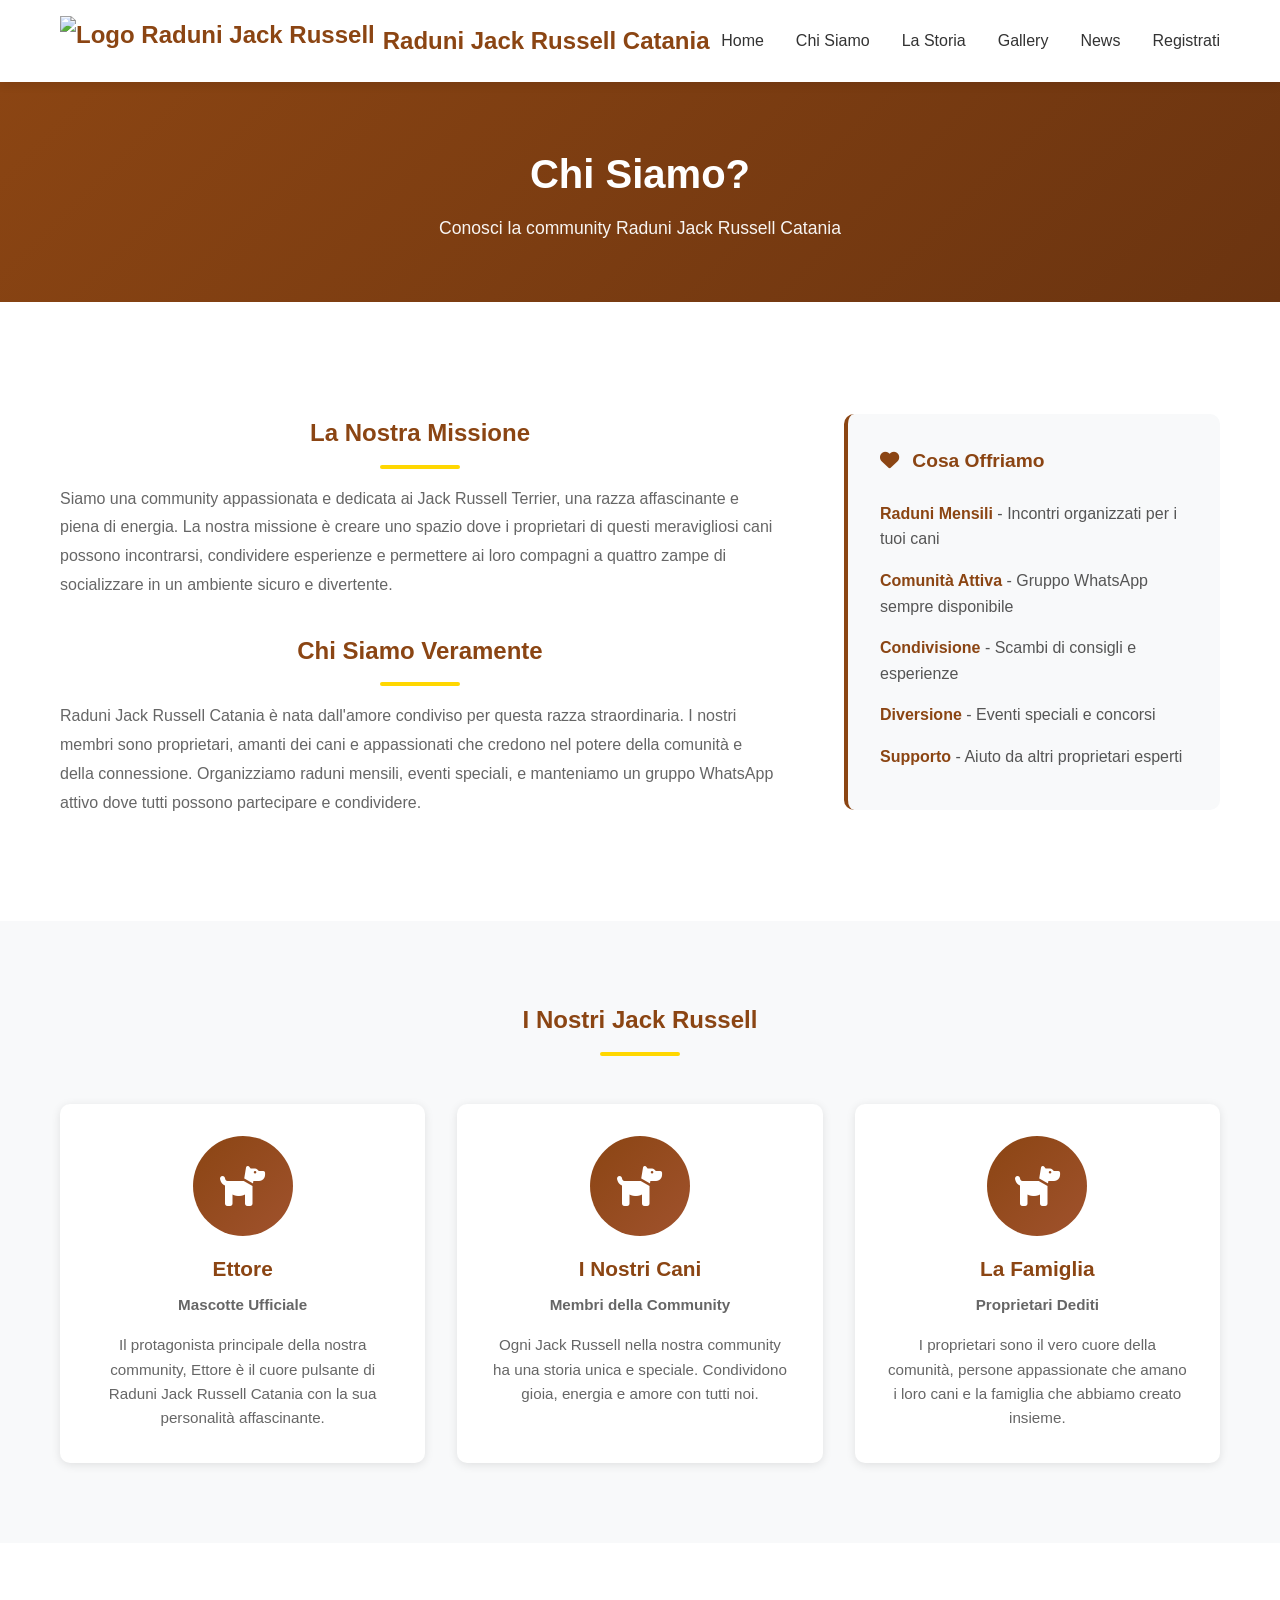
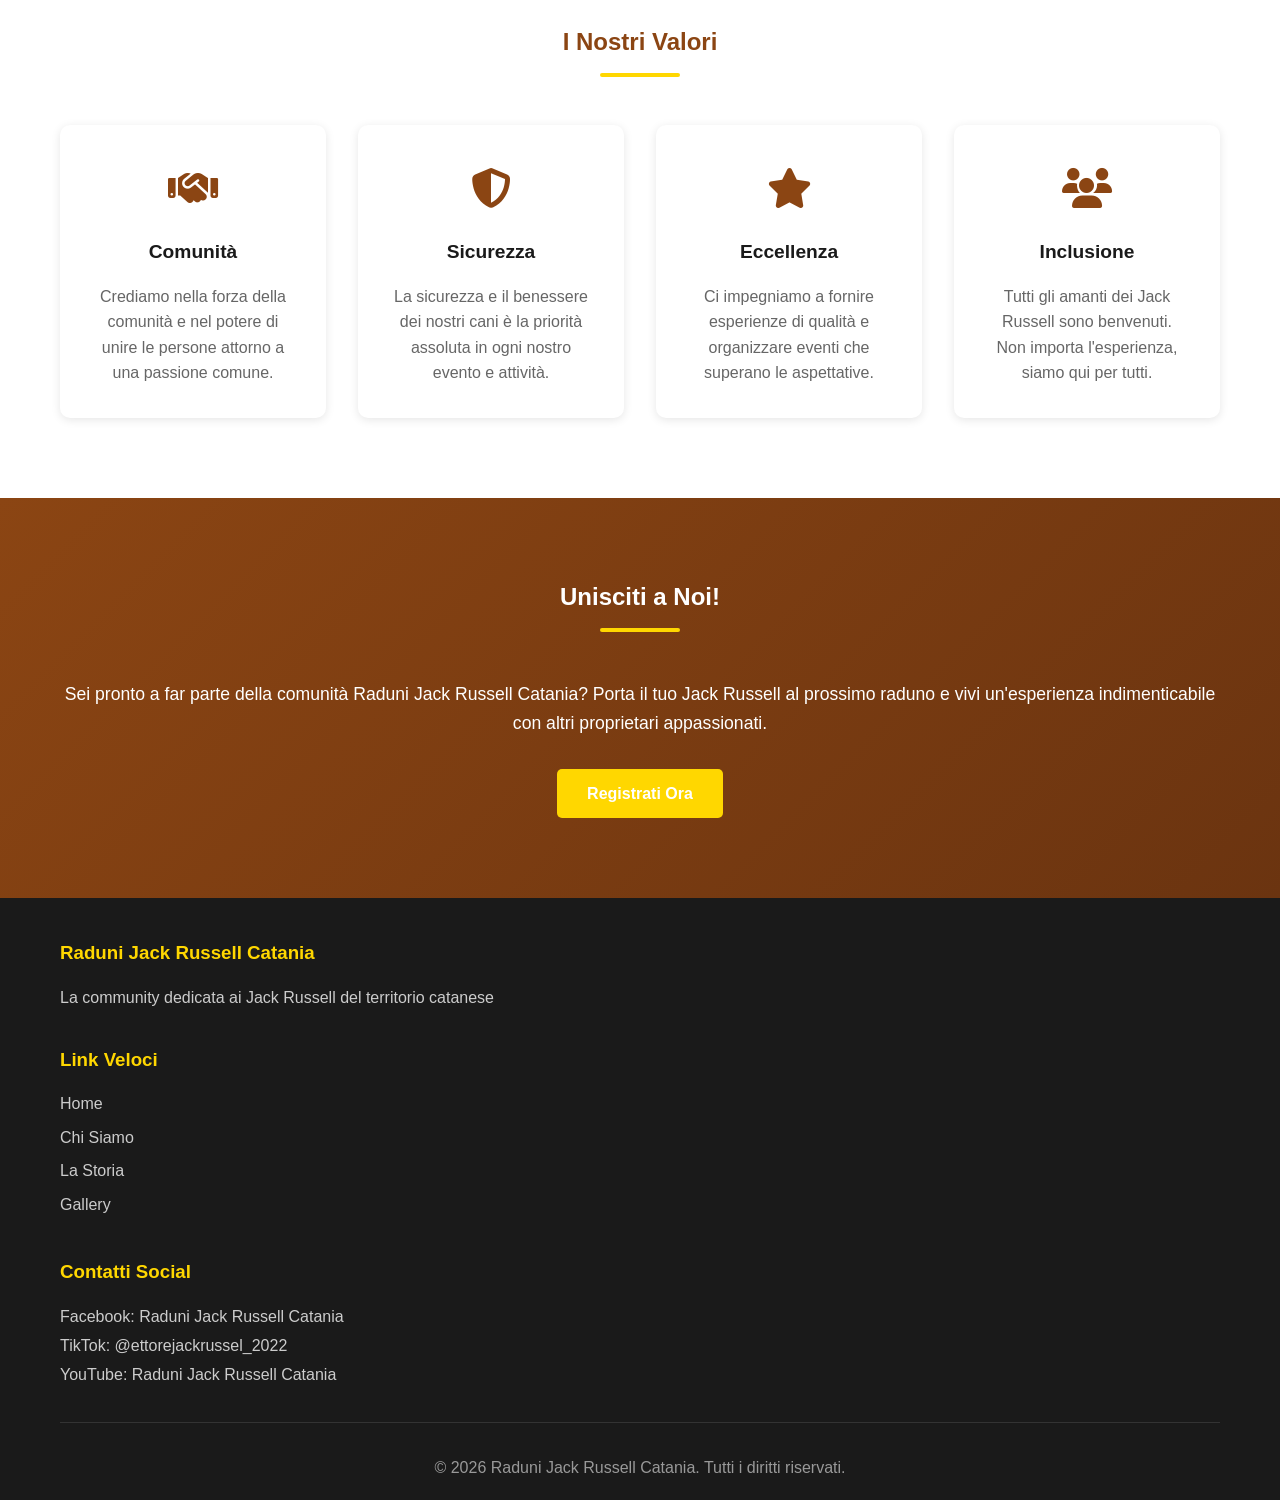
==== chi-siamo.html @ ec6e6b46 "Primo commit" ====
<!DOCTYPE html>
<html lang="it">
<head>
    <meta charset="UTF-8">
    <meta name="viewport" content="width=device-width, initial-scale=1.0">
    <title>Chi Siamo - Raduni Jack Russell Catania</title>
    <link rel="stylesheet" href="style.css">
    <link rel="stylesheet" href="https://cdnjs.cloudflare.com/ajax/libs/font-awesome/6.4.0/css/all.min.css">
</head>
<body>
    <!-- Navigation -->
    <nav class="navbar">
        <div class="container">
            <div class="nav-wrapper">
                <div class="logo">
                    <img src="https://lh3.googleusercontent.com/sitesv/AA5AbUAMK1Qd7VPZXHwLIe2v3fDMl5k1jZ48klPy7ArsH9895tI9kmNLcj3LnG4ZUctX7nXg6VRT3Ew62YeiRT0hzVypisfCF9My_tK_0SIpKwz1AU967Bzj5Oi5r467s6EBdFYEAygXH33RVb0MO5FA7-RC9O5wrD3kfVlvNCE9r9xscEellgkx9mo3u6U=w16383" alt="Logo Raduni Jack Russell" class="logo-img">
                    <span>Raduni Jack Russell Catania</span>
                </div>
                <button class="hamburger" id="hamburger">
                    <span></span>
                    <span></span>
                    <span></span>
                </button>
                <ul class="nav-menu" id="navMenu">
                    <li><a href="index.html" class="nav-link">Home</a></li>
                    <li><a href="chi-siamo.html" class="nav-link">Chi Siamo</a></li>
                    <li><a href="la-storia.html" class="nav-link">La Storia</a></li>
                    <li><a href="gallery.html" class="nav-link">Gallery</a></li>
                    <li><a href="news.html" class="nav-link">News</a></li>
                    <li><a href="index.html#registrati" class="nav-link">Registrati</a></li>
                </ul>
            </div>
        </div>
    </nav>

    <!-- Page Header -->
    <section class="page-header">
        <div class="container">
            <h1>Chi Siamo?</h1>
            <p>Conosci la community Raduni Jack Russell Catania</p>
        </div>
    </section>

    <!-- Main Content -->
    <section class="section">
        <div class="container">
            <div class="content-grid">
                <div class="content-left">
                    <h2>La Nostra Missione</h2>
                    <p>Siamo una community appassionata e dedicata ai Jack Russell Terrier, una razza affascinante e piena di energia. La nostra missione è creare uno spazio dove i proprietari di questi meravigliosi cani possono incontrarsi, condividere esperienze e permettere ai loro compagni a quattro zampe di socializzare in un ambiente sicuro e divertente.</p>
                    
                    <h2 style="margin-top: 2rem;">Chi Siamo Veramente</h2>
                    <p>Raduni Jack Russell Catania è nata dall'amore condiviso per questa razza straordinaria. I nostri membri sono proprietari, amanti dei cani e appassionati che credono nel potere della comunità e della connessione. Organizziamo raduni mensili, eventi speciali, e manteniamo un gruppo WhatsApp attivo dove tutti possono partecipare e condividere.</p>
                </div>
                <div class="content-right">
                    <div class="info-box">
                        <h3><i class="fas fa-heart"></i> Cosa Offriamo</h3>
                        <ul class="feature-list">
                            <li><strong>Raduni Mensili</strong> - Incontri organizzati per i tuoi cani</li>
                            <li><strong>Comunità Attiva</strong> - Gruppo WhatsApp sempre disponibile</li>
                            <li><strong>Condivisione</strong> - Scambi di consigli e esperienze</li>
                            <li><strong>Diversione</strong> - Eventi speciali e concorsi</li>
                            <li><strong>Supporto</strong> - Aiuto da altri proprietari esperti</li>
                        </ul>
                    </div>
                </div>
            </div>
        </div>
    </section>

    <!-- Team Section -->
    <section class="section" style="background-color: #f8f9fa;">
        <div class="container">
            <h2 style="text-align: center; margin-bottom: 3rem;">I Nostri Jack Russell</h2>
            <div class="team-grid">
                <div class="team-member">
                    <div class="member-avatar">
                        <i class="fas fa-dog"></i>
                    </div>
                    <h3>Ettore</h3>
                    <p class="member-role">Mascotte Ufficiale</p>
                    <p>Il protagonista principale della nostra community, Ettore è il cuore pulsante di Raduni Jack Russell Catania con la sua personalità affascinante.</p>
                </div>
                <div class="team-member">
                    <div class="member-avatar">
                        <i class="fas fa-dog"></i>
                    </div>
                    <h3>I Nostri Cani</h3>
                    <p class="member-role">Membri della Community</p>
                    <p>Ogni Jack Russell nella nostra community ha una storia unica e speciale. Condividono gioia, energia e amore con tutti noi.</p>
                </div>
                <div class="team-member">
                    <div class="member-avatar">
                        <i class="fas fa-dog"></i>
                    </div>
                    <h3>La Famiglia</h3>
                    <p class="member-role">Proprietari Dediti</p>
                    <p>I proprietari sono il vero cuore della comunità, persone appassionate che amano i loro cani e la famiglia che abbiamo creato insieme.</p>
                </div>
            </div>
        </div>
    </section>

    <!-- Values Section -->
    <section class="section">
        <div class="container">
            <h2 style="text-align: center;">I Nostri Valori</h2>
            <div class="values-grid">
                <div class="value-card">
                    <div class="value-icon">
                        <i class="fas fa-handshake"></i>
                    </div>
                    <h3>Comunità</h3>
                    <p>Crediamo nella forza della comunità e nel potere di unire le persone attorno a una passione comune.</p>
                </div>
                <div class="value-card">
                    <div class="value-icon">
                        <i class="fas fa-shield-alt"></i>
                    </div>
                    <h3>Sicurezza</h3>
                    <p>La sicurezza e il benessere dei nostri cani è la priorità assoluta in ogni nostro evento e attività.</p>
                </div>
                <div class="value-card">
                    <div class="value-icon">
                        <i class="fas fa-star"></i>
                    </div>
                    <h3>Eccellenza</h3>
                    <p>Ci impegniamo a fornire esperienze di qualità e organizzare eventi che superano le aspettative.</p>
                </div>
                <div class="value-card">
                    <div class="value-icon">
                        <i class="fas fa-users"></i>
                    </div>
                    <h3>Inclusione</h3>
                    <p>Tutti gli amanti dei Jack Russell sono benvenuti. Non importa l'esperienza, siamo qui per tutti.</p>
                </div>
            </div>
        </div>
    </section>

    <!-- Call to Action -->
    <section class="section cta-section">
        <div class="container">
            <h2>Unisciti a Noi!</h2>
            <p>Sei pronto a far parte della comunità Raduni Jack Russell Catania? Porta il tuo Jack Russell al prossimo raduno e vivi un'esperienza indimenticabile con altri proprietari appassionati.</p>
            <a href="https://form.jotform.com/251222759823055" target="_blank" class="btn btn-primary">Registrati Ora</a>
        </div>
    </section>

    <!-- Footer -->
    <footer class="footer">
        <div class="container">
            <div class="footer-content">
                <div class="footer-section">
                    <h3>Raduni Jack Russell Catania</h3>
                    <p>La community dedicata ai Jack Russell del territorio catanese</p>
                </div>
                <div class="footer-section">
                    <h3>Link Veloci</h3>
                    <ul>
                        <li><a href="index.html">Home</a></li>
                        <li><a href="chi-siamo.html">Chi Siamo</a></li>
                        <li><a href="la-storia.html">La Storia</a></li>
                        <li><a href="gallery.html">Gallery</a></li>
                    </ul>
                </div>
                <div class="footer-section">
                    <h3>Contatti Social</h3>
                    <p>Facebook: Raduni Jack Russell Catania</p>
                    <p>TikTok: @ettorejackrussel_2022</p>
                    <p>YouTube: Raduni Jack Russell Catania</p>
                </div>
            </div>
            <div class="footer-bottom">
                <p>&copy; 2026 Raduni Jack Russell Catania. Tutti i diritti riservati.</p>
            </div>
        </div>
    </footer>

    <script src="script.js"></script>
</body>
</html>
---- style.css ----
* {
    margin: 0;
    padding: 0;
    box-sizing: border-box;
}

:root {
    --primary-color: #8B4513;
    --primary-dark: #6B3410;
    --primary-light: #A0522D;
    --secondary-color: #1a1a1a;
    --accent-color: #FFD700;
    --success-color: #27ae60;
    --error-color: #e74c3c;
    --text-color: #333;
    --light-bg: #f8f9fa;
    --white: #ffffff;
    --shadow: 0 2px 10px rgba(0, 0, 0, 0.1);
    --shadow-lg: 0 10px 30px rgba(0, 0, 0, 0.2);
}

html {
    scroll-behavior: smooth;
}

body {
    font-family: 'Segoe UI', Tahoma, Geneva, Verdana, sans-serif;
    color: var(--text-color);
    line-height: 1.6;
    overflow-x: hidden;
}

.container {
    max-width: 1200px;
    margin: 0 auto;
    padding: 0 20px;
}

/* Navigation */
.navbar {
    background-color: var(--white);
    box-shadow: var(--shadow);
    position: sticky;
    top: 0;
    z-index: 1000;
}

.nav-wrapper {
    display: flex;
    justify-content: space-between;
    align-items: center;
    padding: 1rem 0;
}

.logo {
    display: flex;
    align-items: center;
    gap: 0.5rem;
    font-size: 1.5rem;
    font-weight: bold;
    color: var(--primary-color);
}

.logo-img {
    height: 50px;
    width: auto;
    object-fit: contain;
}

.nav-menu {
    display: flex;
    list-style: none;
    gap: 2rem;
}

.nav-link {
    text-decoration: none;
    color: var(--text-color);
    font-weight: 500;
    transition: color 0.3s ease;
    position: relative;
}

.nav-link:hover {
    color: var(--primary-color);
}

.nav-link::after {
    content: '';
    position: absolute;
    bottom: -5px;
    left: 0;
    width: 0;
    height: 2px;
    background-color: var(--primary-color);
    transition: width 0.3s ease;
}

.nav-link:hover::after {
    width: 100%;
}

.hamburger {
    display: none;
    flex-direction: column;
    cursor: pointer;
    background: none;
    border: none;
    gap: 5px;
}

.hamburger span {
    width: 25px;
    height: 3px;
    background-color: var(--primary-color);
    border-radius: 3px;
    transition: all 0.3s ease;
}

/* Hero Section */
.hero {
    background: linear-gradient(135deg, var(--primary-color) 0%, var(--primary-dark) 100%);
    color: var(--white);
    padding: 80px 20px;
    display: flex;
    flex-direction: column;
    align-items: center;
    justify-content: center;
    gap: 2rem;
    min-height: 600px;
    position: relative;
}

.hero-content {
    text-align: center;
    max-width: 600px;
}

.raduni-counter {
    background-color: rgba(255, 255, 255, 0.1);
    padding: 1.5rem 2rem;
    border-radius: 10px;
    margin: 1.5rem 0;
    border: 2px solid #ffffff;
    box-shadow: 0 0 10px rgba(255, 255, 255, 0.6),
                0 0 20px rgba(255, 255, 255, 0.4),
                inset 0 0 10px rgba(255, 255, 255, 0.1);
}

.raduni-counter h3 {
    font-size: 1.1rem;
    margin-bottom: 0.5rem;
    opacity: 0.9;
}

.raduni-number {
    font-size: 2.5rem;
    font-weight: bold;
    font-family: 'Arial', sans-serif;
    letter-spacing: 2px;
}

.raduni-number.active {
    color: var(--success-color);
}

.raduni-number.inactive {
    color: var(--error-color);
}

.hero-content h1 {
    font-size: 2.5rem;
    margin-bottom: 1rem;
    line-height: 1.2;
}

.hero-content p {
    font-size: 1.2rem;
    margin-bottom: 2rem;
    opacity: 0.95;
}

.hero-buttons {
    display: flex;
    gap: 1rem;
    flex-wrap: wrap;
}

.hero-image {
    flex: 1;
    display: flex;
    align-items: center;
    justify-content: center;
}

.hero-image {
    display: flex;
    gap: 2rem;
    justify-content: center;
    flex-wrap: wrap;
    margin-bottom: 2rem;
}

.hero-image i {
    font-size: 100px;
    opacity: 0.9;
    animation: float 3s ease-in-out infinite;
    filter: drop-shadow(0 4px 8px rgba(0, 0, 0, 0.3));
}

@keyframes float {
    0%, 100% { transform: translateY(0px); }
    50% { transform: translateY(-20px); }
}

/* Buttons */
.btn {
    display: inline-block;
    padding: 12px 30px;
    border-radius: 5px;
    text-decoration: none;
    font-weight: 600;
    transition: all 0.3s ease;
    cursor: pointer;
    border: none;
    font-size: 1rem;
}

.btn-primary {
    background-color: var(--accent-color);
    color: var(--white);
}

.btn-primary:hover {
    background-color: #e6c200;
    transform: translateY(-2px);
    box-shadow: var(--shadow-lg);
}

.btn-primary:disabled,
.btn-primary[disabled] {
    opacity: 0.5;
    cursor: not-allowed;
    transform: none;
}

.btn-primary:disabled:hover,
.btn-primary[disabled]:hover {
    background-color: var(--accent-color);
    transform: none;
    box-shadow: none;
}

.btn-secondary {
    background-color: var(--white);
    color: var(--primary-color);
    border: 2px solid var(--white);
}

.btn-secondary:hover {
    background-color: transparent;
    color: var(--white);
}

/* Sections */
.section {
    padding: 80px 20px;
}

.section h2 {
    font-size: 2.2rem;
    text-align: center;
    margin-bottom: 3rem;
    color: var(--primary-color);
    position: relative;
    padding-bottom: 1rem;
}

.section h2::after {
    content: '';
    position: absolute;
    bottom: 0;
    left: 50%;
    transform: translateX(-50%);
    width: 80px;
    height: 4px;
    background-color: var(--accent-color);
    border-radius: 2px;
}

.section-subtitle {
    text-align: center;
    color: #666;
    margin-bottom: 2rem;
    font-size: 1.1rem;
}

/* Cards Grid */
.cards-grid {
    display: grid;
    grid-template-columns: repeat(auto-fit, minmax(300px, 1fr));
    gap: 2rem;
}

.card {
    background-color: var(--white);
    border-radius: 10px;
    padding: 2rem;
    text-align: center;
    box-shadow: var(--shadow);
    transition: all 0.3s ease;
}

.card:hover {
    transform: translateY(-10px);
    box-shadow: var(--shadow-lg);
}

.card-icon {
    font-size: 3rem;
    color: var(--primary-color);
    margin-bottom: 1rem;
}

.card h3 {
    font-size: 1.3rem;
    margin-bottom: 1rem;
    color: var(--secondary-color);
}

.card p {
    color: #666;
    line-height: 1.8;
}

/* Highlights */
.highlights {
    background-color: var(--light-bg);
    padding: 60px 20px;
}

.highlights .container {
    display: flex;
    flex-direction: column;
    gap: 2rem;
}

.highlight-item {
    display: flex;
    gap: 2rem;
    padding: 2rem;
    background-color: var(--white);
    border-radius: 10px;
    box-shadow: var(--shadow);
    transition: all 0.3s ease;
}

.highlight-item:hover {
    box-shadow: var(--shadow-lg);
}

.highlight-icon {
    font-size: 2.5rem;
    color: var(--primary-color);
    flex-shrink: 0;
}

.highlight-content h3 {
    color: var(--secondary-color);
    margin-bottom: 0.5rem;
}

.highlight-content p {
    color: #666;
}

/* La Storia Section */
.storia-section {
    background-color: var(--light-bg);
}

.storia-content {
    display: grid;
    grid-template-columns: 1fr 1fr;
    gap: 3rem;
    align-items: center;
}

.storia-text h3 {
    font-size: 1.5rem;
    color: var(--secondary-color);
    margin-bottom: 1rem;
}

.storia-text p {
    color: #666;
    margin-bottom: 1rem;
    line-height: 1.8;
}

.storia-text ul {
    margin: 1.5rem 0;
    padding-left: 2rem;
}

.storia-text li {
    margin-bottom: 1rem;
    color: #555;
}

.storia-text strong {
    color: var(--primary-color);
}

.storia-image {
    display: flex;
    justify-content: center;
    align-items: center;
}

.storia-image i {
    font-size: 150px;
    color: var(--primary-color);
    opacity: 0.3;
}

/* Gallery Section */
.gallery-section {
    background-color: var(--white);
}

.gallery-grid {
    display: grid;
    grid-template-columns: repeat(auto-fit, minmax(250px, 1fr));
    gap: 1.5rem;
}

.gallery-item {
    border-radius: 10px;
    overflow: hidden;
    box-shadow: var(--shadow);
    transition: all 0.3s ease;
    cursor: pointer;
}

.gallery-item:hover {
    transform: scale(1.05);
    box-shadow: var(--shadow-lg);
}

.gallery-placeholder {
    aspect-ratio: 1;
    background: linear-gradient(135deg, var(--primary-color) 0%, var(--primary-light) 100%);
    display: flex;
    flex-direction: column;
    align-items: center;
    justify-content: center;
    color: var(--white);
    gap: 1rem;
}

.gallery-placeholder i {
    font-size: 3rem;
    opacity: 0.8;
}

.gallery-placeholder p {
    font-weight: 500;
    font-size: 0.9rem;
}

.gallery-img {
    width: 100%;
    height: 100%;
    object-fit: cover;
    display: block;
    transition: transform 0.3s ease;
}

.gallery-item-large:hover .gallery-img {
    transform: scale(1.05);
}

.gallery-caption {
    padding: 1rem;
    text-align: center;
    background-color: var(--light-bg);
    font-size: 0.95rem;
    font-weight: 500;
    color: var(--text-dark);
    border-top: 2px solid var(--primary-color);
}

/* Luogo Raduno Section */
.luogo-raduno-section {
    background-color: var(--light-bg);
    padding: 3rem 2rem;
    text-align: center;
}

.luogo-raduno-section h2 {
    margin-bottom: 0.5rem;
    color: var(--primary-color);
}

.luogo-raduno-section .section-subtitle {
    margin-bottom: 2rem;
    font-size: 1.05rem;
    color: var(--text-dark);
}

#vota-luogo-btn {
    display: inline-block;
}

/* Registration Form */
.registrati-section {
    background-color: var(--light-bg);
}

.registration-form {
    max-width: 600px;
    margin: 0 auto 2rem;
    background-color: var(--white);
    padding: 2rem;
    border-radius: 10px;
    box-shadow: var(--shadow);
}

.form-group {
    margin-bottom: 1.5rem;
}

.form-group label {
    display: block;
    margin-bottom: 0.5rem;
    font-weight: 600;
    color: var(--secondary-color);
}

.form-group input,
.form-group textarea {
    width: 100%;
    padding: 0.75rem;
    border: 2px solid #ddd;
    border-radius: 5px;
    font-family: inherit;
    font-size: 1rem;
    transition: border-color 0.3s ease;
}

.form-group input:focus,
.form-group textarea:focus {
    outline: none;
    border-color: var(--primary-color);
    background-color: rgba(212, 52, 79, 0.05);
}

.registration-form button {
    width: 100%;
    padding: 1rem;
    font-size: 1rem;
    font-weight: 600;
}

.form-note {
    text-align: center;
    color: #999;
    font-size: 0.9rem;
}

/* Social Section */
.social-section {
    background-color: var(--secondary-color);
    color: var(--white);
    padding: 60px 20px;
    text-align: center;
}

.social-section h2 {
    color: var(--white);
}

.social-section h2::after {
    background-color: var(--accent-color);
}

.social-section p {
    margin-bottom: 2rem;
    font-size: 1.1rem;
}

.social-links {
    display: flex;
    justify-content: center;
    gap: 2rem;
    flex-wrap: wrap;
}

.social-link {
    display: flex;
    flex-direction: column;
    align-items: center;
    gap: 0.5rem;
    text-decoration: none;
    color: var(--white);
    padding: 1.5rem 2rem;
    border-radius: 10px;
    transition: all 0.3s ease;
    background-color: rgba(255, 255, 255, 0.1);
}

.social-link:hover {
    transform: translateY(-5px);
    background-color: rgba(255, 255, 255, 0.2);
}

.social-link i {
    font-size: 2rem;
}

.social-link.tiktok:hover {
    background-color: #000;
}

.social-link.facebook:hover {
    background-color: #1877f2;
}

.social-link.youtube:hover {
    background-color: #ff0000;
}

.social-link.whatsapp:hover {
    background-color: #25d366;
}

/* Footer */
.footer {
    background-color: #1a1a1a;
    color: var(--white);
    padding: 40px 20px 20px;
}

.footer-content {
    display: grid;
    grid-template-columns: repeat(auto-fit, minmax(250px, 1fr));
    gap: 2rem;
    margin-bottom: 2rem;
}

.footer-section h3 {
    margin-bottom: 1rem;
    color: var(--accent-color);
}

.footer-section p {
    color: #ccc;
    line-height: 1.8;
}

.footer-section ul {
    list-style: none;
}

.footer-section li {
    margin-bottom: 0.5rem;
}

.footer-section a {
    color: #ccc;
    text-decoration: none;
    transition: color 0.3s ease;
}

.footer-section a:hover {
    color: var(--accent-color);
}

.footer-bottom {
    text-align: center;
    padding-top: 2rem;
    border-top: 1px solid #333;
    color: #999;
}

/* Responsive */
@media (max-width: 768px) {
    .nav-menu {
        display: none;
        flex-direction: column;
        position: absolute;
        top: 60px;
        left: 0;
        right: 0;
        background-color: var(--white);
        gap: 0;
        box-shadow: var(--shadow);
    }

    .nav-menu.active {
        display: flex;
    }

    .nav-menu li {
        border-bottom: 1px solid #eee;
    }

    .nav-menu a {
        display: block;
        padding: 1rem;
    }

    .hamburger {
        display: flex;
    }

    .hamburger.active span:nth-child(1) {
        transform: rotate(45deg) translate(8px, 8px);
    }

    .hamburger.active span:nth-child(2) {
        opacity: 0;
    }

    .hamburger.active span:nth-child(3) {
        transform: rotate(-45deg) translate(7px, -7px);
    }

    .hero {
        flex-direction: column;
        padding: 40px 20px;
        min-height: auto;
    }

    .hero-content h1 {
        font-size: 1.8rem;
    }

    .hero-buttons {
        flex-direction: column;
    }

    .hero-buttons .btn {
        width: 100%;
        text-align: center;
    }

    .hero-image i {
        font-size: 100px;
    }

    .section {
        padding: 50px 20px;
    }

    .section h2 {
        font-size: 1.8rem;
    }

    .storia-content {
        grid-template-columns: 1fr;
    }

    .storia-image i {
        font-size: 80px;
    }

    .highlight-item {
        flex-direction: column;
        text-align: center;
    }

    .highlight-icon {
        margin: 0 auto;
    }

    .social-links {
        gap: 1rem;
    }

    .social-link {
        padding: 1rem;
    }

    .social-link i {
        font-size: 1.5rem;
    }
}

/* ============= PAGE STYLES ============= */

/* Page Header */
.page-header {
    background: linear-gradient(135deg, var(--primary-color) 0%, var(--primary-dark) 100%);
    color: var(--white);
    padding: 60px 20px;
    text-align: center;
}

.page-header h1 {
    font-size: 2.5rem;
    margin-bottom: 0.5rem;
}

.page-header p {
    font-size: 1.1rem;
    opacity: 0.95;
}

/* Content Grid */
.content-grid {
    display: grid;
    grid-template-columns: 2fr 1fr;
    gap: 2rem;
    margin-top: 2rem;
}

.content-left {
    padding-right: 2rem;
}

.content-left h2 {
    font-size: 1.8rem;
    color: var(--primary-color);
    margin-bottom: 1rem;
}

.content-left p {
    color: #666;
    margin-bottom: 1.5rem;
    line-height: 1.8;
}

.content-right {
    display: flex;
    flex-direction: column;
    gap: 1.5rem;
}

/* Info Box */
.info-box {
    background-color: var(--light-bg);
    padding: 2rem;
    border-radius: 10px;
    border-left: 4px solid var(--primary-color);
}

.info-box h3 {
    color: var(--primary-color);
    margin-bottom: 1rem;
    font-size: 1.2rem;
}

.info-box h3 i {
    margin-right: 0.5rem;
}

.feature-list {
    list-style: none;
}

.feature-list li {
    padding: 0.5rem 0;
    color: #555;
}

.feature-list strong {
    color: var(--primary-color);
}

/* Team Grid */
.team-grid {
    display: grid;
    grid-template-columns: repeat(auto-fit, minmax(250px, 1fr));
    gap: 2rem;
}

.team-member {
    background-color: var(--white);
    padding: 2rem;
    border-radius: 10px;
    text-align: center;
    box-shadow: var(--shadow);
    transition: all 0.3s ease;
}

.team-member:hover {
    transform: translateY(-10px);
    box-shadow: var(--shadow-lg);
}

.member-avatar {
    width: 100px;
    height: 100px;
    background: linear-gradient(135deg, var(--primary-color), var(--primary-light));
    border-radius: 50%;
    display: flex;
    align-items: center;
    justify-content: center;
    margin: 0 auto 1rem;
    font-size: 2.5rem;
    color: var(--white);
}

.team-member h3 {
    font-size: 1.3rem;
    color: var(--primary-color);
    margin-bottom: 0.5rem;
}

.member-role {
    color: var(--accent-color);
    font-weight: 600;
    font-size: 0.9rem;
    margin-bottom: 1rem;
}

.team-member p {
    color: #666;
    font-size: 0.95rem;
    line-height: 1.6;
}

/* Values Grid */
.values-grid {
    display: grid;
    grid-template-columns: repeat(auto-fit, minmax(250px, 1fr));
    gap: 2rem;
    margin-top: 2rem;
}

.value-card {
    background-color: var(--white);
    padding: 2rem;
    border-radius: 10px;
    text-align: center;
    box-shadow: var(--shadow);
    transition: all 0.3s ease;
}

.value-card:hover {
    box-shadow: var(--shadow-lg);
    transform: translateY(-5px);
}

.value-icon {
    font-size: 2.5rem;
    color: var(--primary-color);
    margin-bottom: 1rem;
}

.value-card h3 {
    font-size: 1.2rem;
    color: var(--secondary-color);
    margin-bottom: 1rem;
}

.value-card p {
    color: #666;
    line-height: 1.6;
}

/* CTA Section */
.cta-section {
    background: linear-gradient(135deg, var(--primary-color) 0%, var(--primary-dark) 100%);
    color: var(--white);
    text-align: center;
}

.cta-section h2 {
    color: var(--white);
}

.cta-section h2::after {
    background-color: var(--accent-color);
}

.cta-section p {
    font-size: 1.1rem;
    margin-bottom: 2rem;
}

/* Story Section */
.story-section {
    margin-bottom: 3rem;
    padding-bottom: 2rem;
    border-bottom: 2px solid #ddd;
}

.story-section:last-child {
    border-bottom: none;
}

.story-section h2 {
    font-size: 1.8rem;
    color: var(--primary-color);
    margin-bottom: 1rem;
}

.story-section p {
    color: #666;
    margin-bottom: 1.5rem;
    line-height: 1.8;
}

.story-section ul {
    margin-left: 2rem;
    color: #666;
}

.story-section li {
    margin-bottom: 0.5rem;
    line-height: 1.6;
}

.characteristics-list {
    background-color: var(--light-bg);
    padding: 2rem;
    border-radius: 10px;
    margin: 1.5rem 0;
}

.characteristics-list h3 {
    color: var(--primary-color);
    margin-bottom: 1rem;
}

.characteristics-list ul {
    list-style: none;
}

.characteristics-list li {
    margin-bottom: 1rem;
    padding-left: 1.5rem;
    position: relative;
    color: #555;
}

.characteristics-list li:before {
    content: "✓";
    position: absolute;
    left: 0;
    color: var(--success-color);
    font-weight: bold;
}

.care-grid {
    display: grid;
    grid-template-columns: repeat(auto-fit, minmax(200px, 1fr));
    gap: 1.5rem;
    margin: 2rem 0;
}

.care-item {
    background-color: var(--white);
    padding: 1.5rem;
    border-radius: 10px;
    text-align: center;
    box-shadow: var(--shadow);
}

.care-item h4 {
    color: var(--primary-color);
    margin-bottom: 0.5rem;
    font-size: 1.1rem;
}

.care-item i {
    font-size: 2rem;
    margin-bottom: 0.5rem;
    color: var(--accent-color);
}

.care-item p {
    color: #666;
    font-size: 0.95rem;
    line-height: 1.5;
}

/* Gallery Page */
.gallery-page {
    background-color: var(--light-bg);
}

.gallery-filter {
    display: flex;
    justify-content: center;
    gap: 1rem;
    margin-bottom: 3rem;
    flex-wrap: wrap;
}

.filter-btn {
    background-color: var(--white);
    color: var(--primary-color);
    border: 2px solid var(--primary-color);
    padding: 0.7rem 1.5rem;
    border-radius: 25px;
    cursor: pointer;
    font-weight: 600;
    transition: all 0.3s ease;
}

.filter-btn:hover,
.filter-btn.active {
    background-color: var(--primary-color);
    color: var(--white);
}

.gallery-grid-large {
    display: grid;
    grid-template-columns: repeat(auto-fill, minmax(280px, 1fr));
    gap: 2rem;
}

.gallery-item-large {
    border-radius: 10px;
    overflow: hidden;
    box-shadow: var(--shadow);
    transition: all 0.3s ease;
    cursor: pointer;
}

.gallery-item-large:hover {
    transform: scale(1.05);
    box-shadow: var(--shadow-lg);
}

.gallery-placeholder {
    aspect-ratio: 1;
    background: #f5f5f5;
    display: flex;
    flex-direction: column;
    align-items: center;
    justify-content: center;
    color: var(--text-dark);
    gap: 1rem;
    padding: 2rem;
    text-align: center;
}

.gallery-placeholder i {
    font-size: 3rem;
    opacity: 0.5;
    color: var(--primary-color);
}

.gallery-placeholder p {
    font-weight: 500;
    font-size: 1rem;
}

.gallery-placeholder small {
    opacity: 0.8;
    font-size: 0.85rem;
}

/* News Section */
.news-container {
    display: grid;
    grid-template-columns: 1fr 300px;
    gap: 2rem;
}

.news-item {
    background-color: var(--white);
    padding: 2rem;
    border-radius: 10px;
    box-shadow: var(--shadow);
    margin-bottom: 2rem;
    border-left: 4px solid var(--primary-color);
    transition: all 0.3s ease;
}

.news-item:hover {
    box-shadow: var(--shadow-lg);
    transform: translateY(-3px);
}

.news-item.featured {
    background: linear-gradient(135deg, rgba(139, 69, 19, 0.1), rgba(160, 82, 45, 0.1));
    border-left-color: var(--accent-color);
    border-left-width: 6px;
}

.news-date {
    font-size: 0.85rem;
    color: var(--accent-color);
    font-weight: 600;
    margin-bottom: 0.5rem;
    display: inline-block;
    background-color: rgba(255, 215, 0, 0.2);
    padding: 0.3rem 0.8rem;
    border-radius: 20px;
}

.news-item h3 {
    color: var(--primary-color);
    margin-bottom: 1rem;
    font-size: 1.4rem;
    line-height: 1.4;
}

.news-item p {
    color: #666;
    margin-bottom: 1rem;
    line-height: 1.8;
}

.news-tags {
    display: flex;
    gap: 0.5rem;
    flex-wrap: wrap;
}

.tag {
    display: inline-block;
    background-color: var(--light-bg);
    color: var(--primary-color);
    padding: 0.3rem 0.8rem;
    border-radius: 15px;
    font-size: 0.8rem;
    font-weight: 600;
}

/* News Sidebar */
.news-sidebar {
    display: flex;
    flex-direction: column;
    gap: 1.5rem;
}

.sidebar-widget {
    background-color: var(--white);
    padding: 1.5rem;
    border-radius: 10px;
    box-shadow: var(--shadow);
}

.sidebar-widget h3 {
    color: var(--primary-color);
    margin-bottom: 1rem;
    font-size: 1.1rem;
    border-bottom: 2px solid var(--accent-color);
    padding-bottom: 0.5rem;
}

.sidebar-widget h3 i {
    margin-right: 0.5rem;
}

.widget-content {
    color: #666;
    font-size: 0.95rem;
}

.widget-content p {
    margin-bottom: 0.8rem;
    line-height: 1.6;
}

.widget-content ul {
    list-style: none;
}

.widget-content li {
    margin-bottom: 0.7rem;
    padding-left: 1rem;
}

.widget-content a {
    color: var(--primary-color);
    text-decoration: none;
    font-weight: 500;
}

.widget-content a:hover {
    text-decoration: underline;
}

.events-list li {
    padding-bottom: 0.5rem;
    border-bottom: 1px solid #eee;
}

.events-list li:last-child {
    border-bottom: none;
}

.subscribe-widget {
    background: linear-gradient(135deg, rgba(139, 69, 19, 0.1), rgba(160, 82, 45, 0.1));
}

.social-links-compact {
    display: flex;
    gap: 1rem;
    margin-top: 1rem;
    justify-content: center;
}

.social-links-compact a {
    display: inline-block;
    width: 40px;
    height: 40px;
    background-color: var(--primary-color);
    color: var(--white);
    border-radius: 50%;
    display: flex;
    align-items: center;
    justify-content: center;
    text-decoration: none;
    transition: all 0.3s ease;
    font-size: 1.2rem;
}

.social-links-compact a:hover {
    background-color: var(--accent-color);
    transform: scale(1.1);
}

.btn-small {
    font-size: 0.9rem;
    padding: 8px 16px;
    margin-top: 1rem;
}

/* Responsive Pages */
@media (max-width: 768px) {
    .page-header h1 {
        font-size: 1.8rem;
    }

    .content-grid {
        grid-template-columns: 1fr;
        gap: 1.5rem;
    }

    .content-left {
        padding-right: 0;
    }

    .news-container {
        grid-template-columns: 1fr;
    }

    .news-sidebar {
        flex-direction: row;
        gap: 1rem;
    }

    .sidebar-widget {
        flex: 1;
    }

    .gallery-grid-large {
        grid-template-columns: repeat(auto-fill, minmax(150px, 1fr));
        gap: 1rem;
    }

    .team-grid {
        grid-template-columns: repeat(auto-fit, minmax(200px, 1fr));
    }

    .care-grid {
        grid-template-columns: repeat(2, 1fr);
    }

    .values-grid {
        grid-template-columns: 1fr;
    }
}

@media (max-width: 480px) {
    .page-header {
        padding: 40px 20px;
    }

    .page-header h1 {
        font-size: 1.5rem;
    }

    .page-header p {
        font-size: 0.95rem;
    }

    .gallery-filter {
        gap: 0.5rem;
    }

    .filter-btn {
        padding: 0.5rem 1rem;
        font-size: 0.85rem;
    }

    .gallery-grid-large {
        grid-template-columns: repeat(2, 1fr);
    }

    .news-item {
        padding: 1.5rem;
    }

    .news-sidebar {
        flex-direction: column;
    }

    .sidebar-widget {
        flex: none;
    }

    .care-grid {
        grid-template-columns: 1fr;
    }

    .team-grid {
        grid-template-columns: 1fr;
    }
}
    .hero-content h1 {
        font-size: 1.5rem;
    }

    .hero-content p {
        font-size: 1rem;
    }

    .section h2 {
        font-size: 1.5rem;
    }

    .cards-grid {
        grid-template-columns: 1fr;
    }

    .footer-content {
        grid-template-columns: 1fr;
    }

    .social-links {
        flex-direction: column;
        align-items: stretch;
    }

    .social-link {
        width: 100%;
    }
}
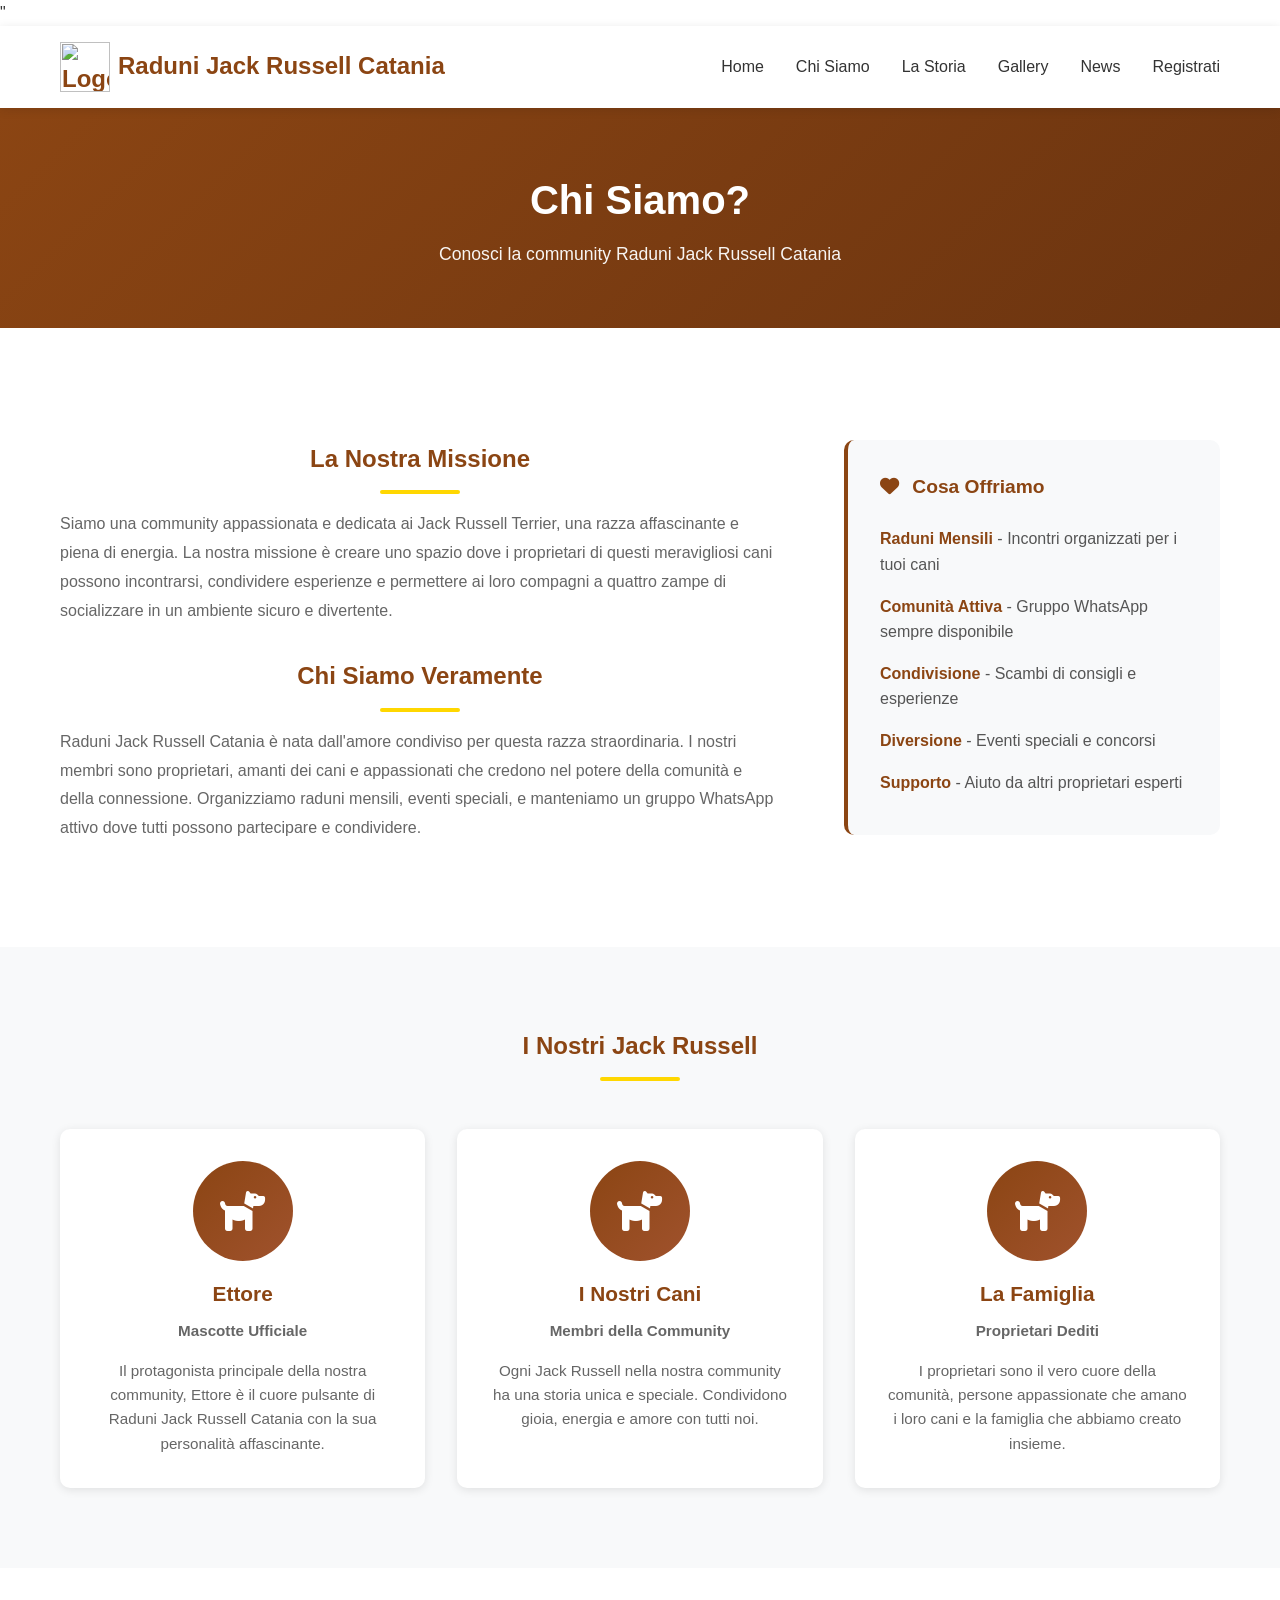
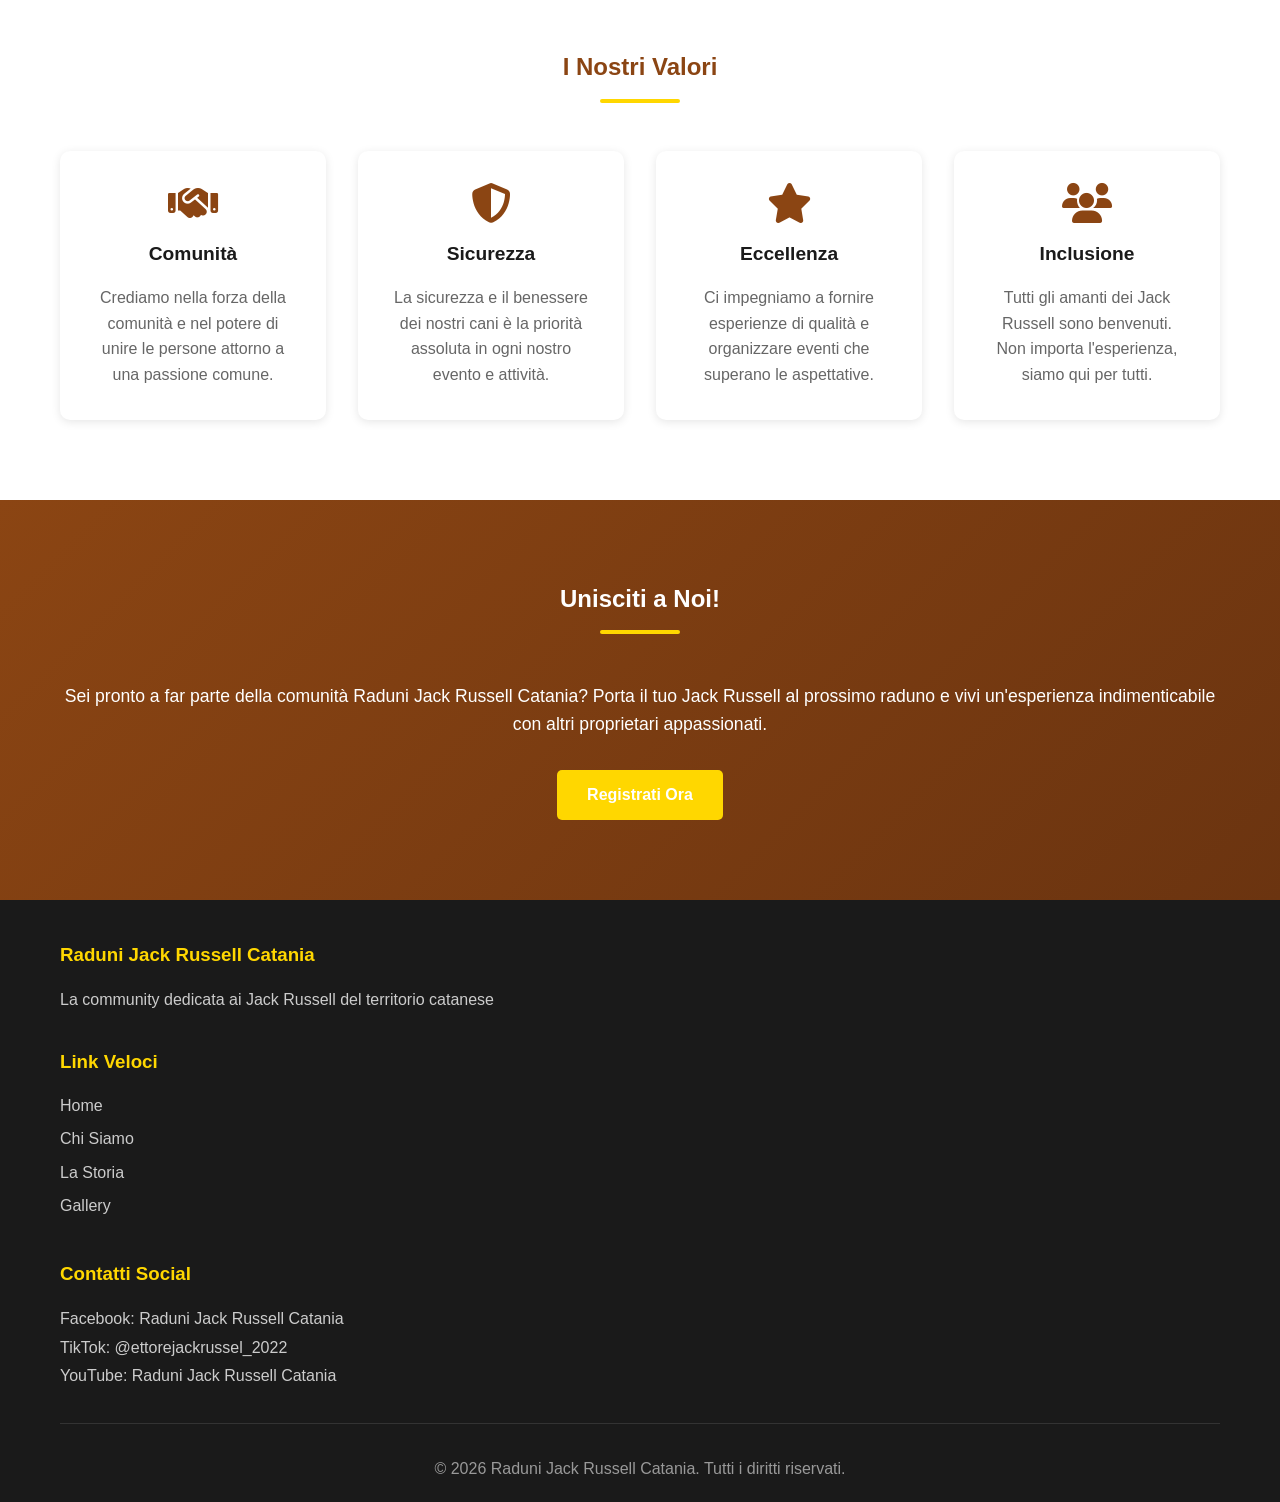
==== commit f9993993: "Aggiornati logo e foto 8 con nuovi URL Facebook" ====
--- a/chi-siamo.html
+++ b/chi-siamo.html
@@ -1,4 +1,4 @@
-<!DOCTYPE html>
+"<!DOCTYPE html>
 <html lang="it">
 <head>
     <meta charset="UTF-8">
@@ -13,7 +13,7 @@
         <div class="container">
             <div class="nav-wrapper">
                 <div class="logo">
-                    <img src="https://lh3.googleusercontent.com/sitesv/AA5AbUAMK1Qd7VPZXHwLIe2v3fDMl5k1jZ48klPy7ArsH9895tI9kmNLcj3LnG4ZUctX7nXg6VRT3Ew62YeiRT0hzVypisfCF9My_tK_0SIpKwz1AU967Bzj5Oi5r467s6EBdFYEAygXH33RVb0MO5FA7-RC9O5wrD3kfVlvNCE9r9xscEellgkx9mo3u6U=w16383" alt="Logo Raduni Jack Russell" class="logo-img">
+                    <img src="https://scontent-mxp1-1.xx.fbcdn.net/v/t39.30808-6/482203875_122099828336796319_7921795149398840699_n.jpg?_nc_cat=103&ccb=1-7&_nc_sid=a5f93a&_nc_ohc=9Woi67ZsTOEQ7kNvwGUIzDi&_nc_oc=AdqUJwqEhoeeaKzGL_Z5NaLbluhIovR7Mjn-E60aIvvIdFULt2GvZqI5YqxRaYWg5W8&_nc_zt=23&_nc_ht=scontent-mxp1-1.xx&_nc_gid=bC38kQ6Gq9YnMx9xxUFiow&_nc_ss=7b2a8&oh=00_Af45s7AN_oAoERhN437l0PHBhU-ZZrsAnSkeD17LEsvK8Q&oe=6A0E922F" alt="Logo Raduni Jack Russell" class="logo-img">
                     <span>Raduni Jack Russell Catania</span>
                 </div>
                 <button class="hamburger" id="hamburger">
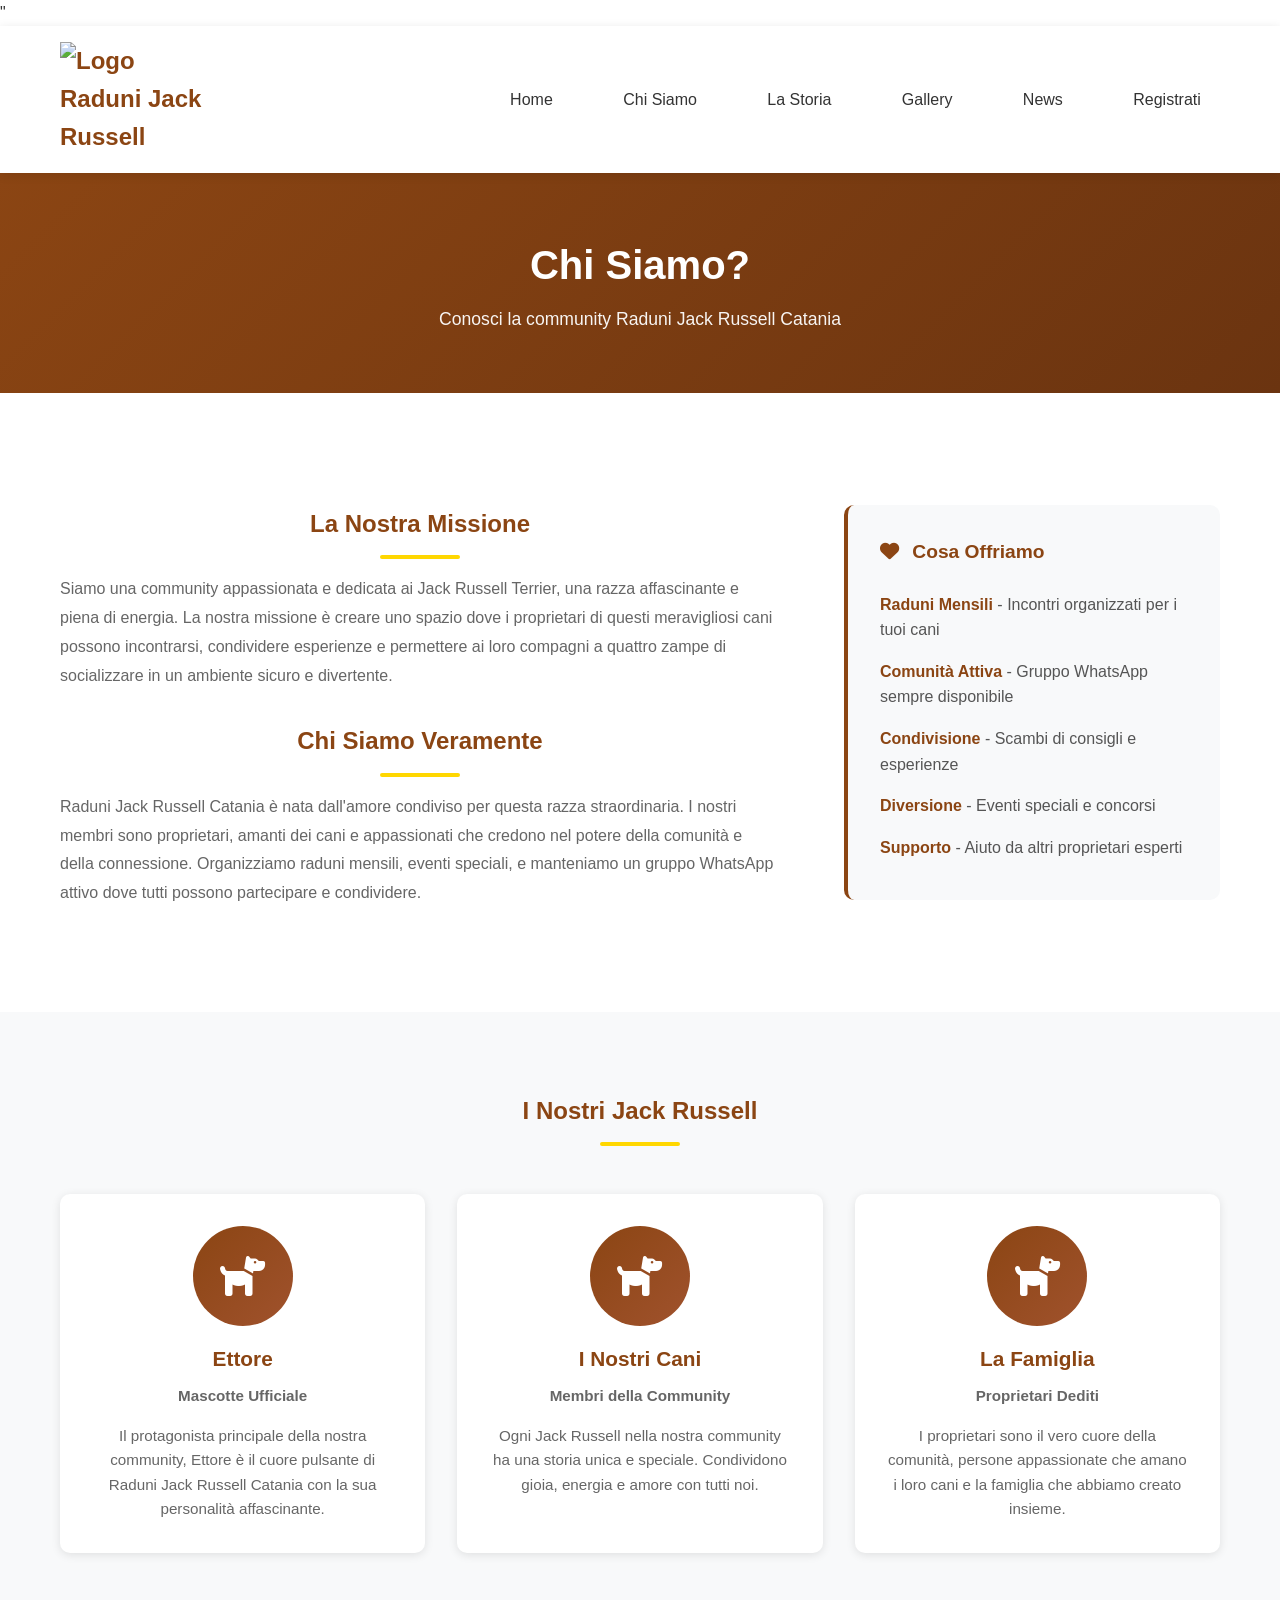
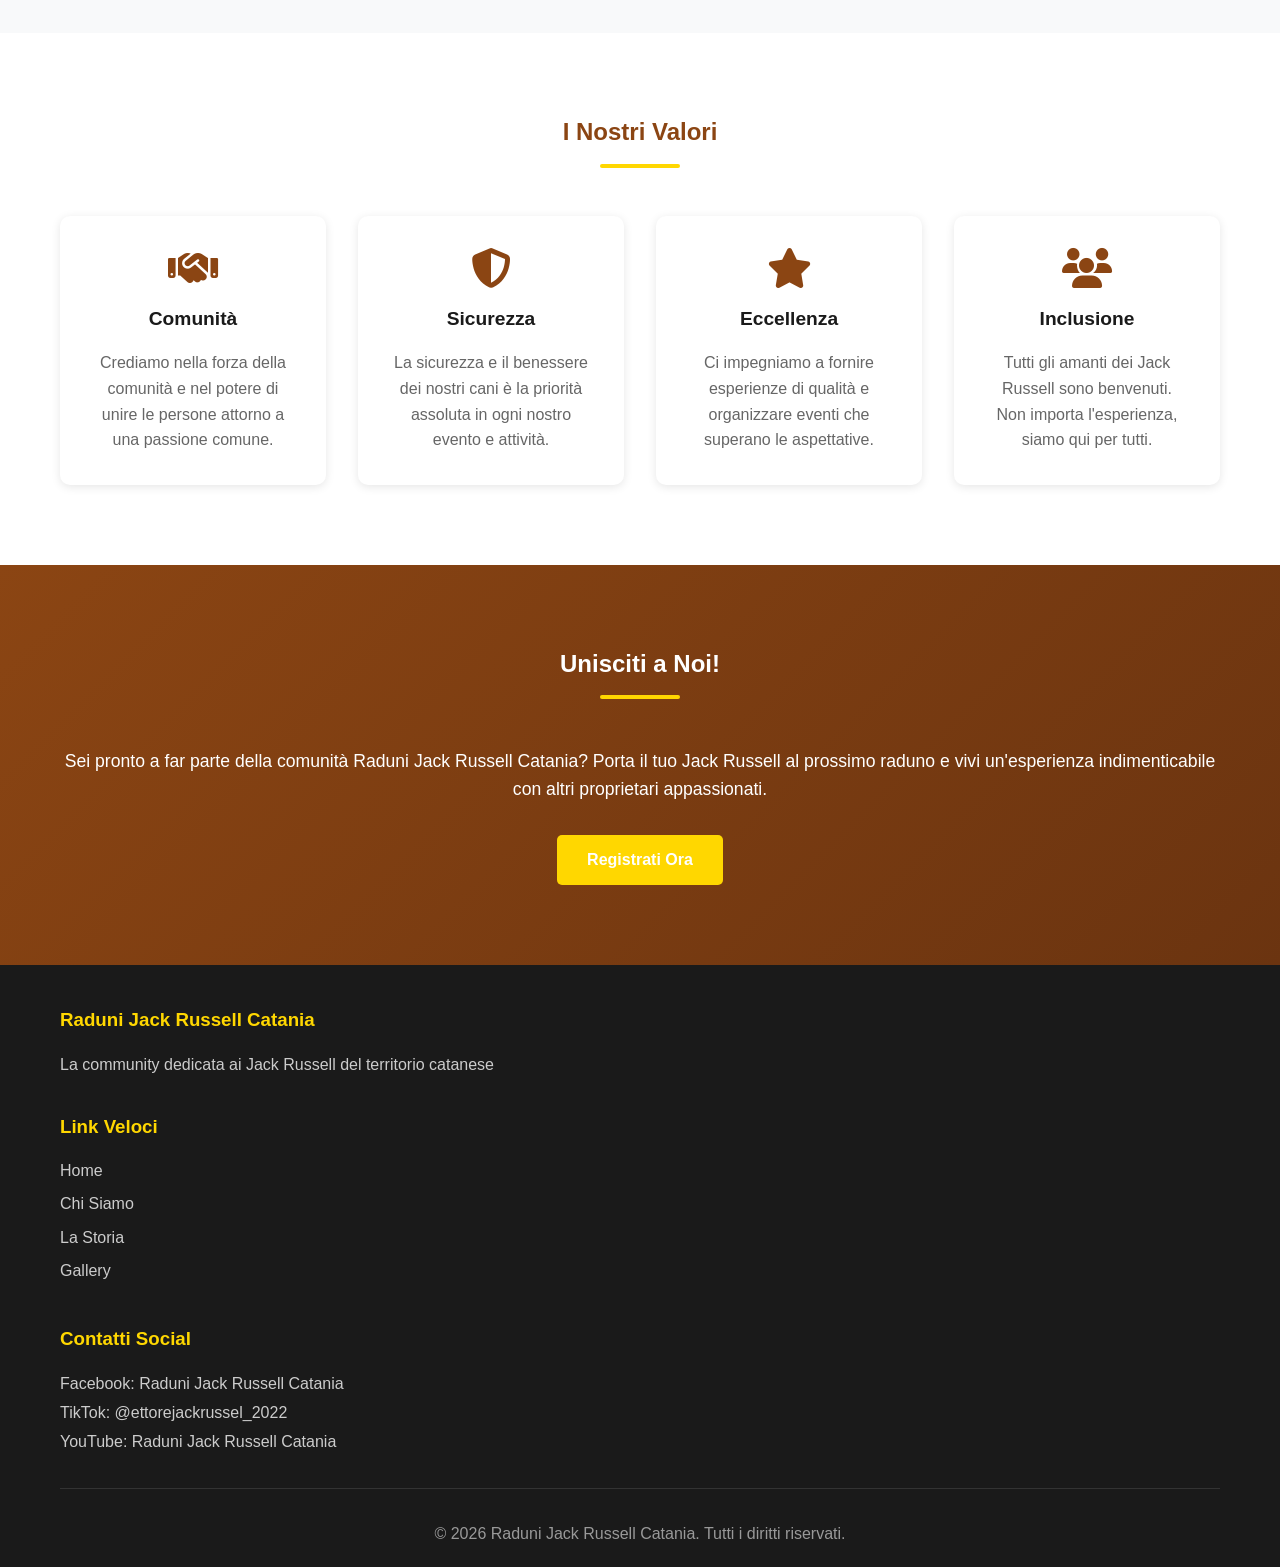
==== commit c99767cb: "Update: foto gallery, news evento, raduni disponibili, locandina" ====
--- a/chi-siamo.html
+++ b/chi-siamo.html
@@ -13,8 +13,7 @@
         <div class="container">
             <div class="nav-wrapper">
                 <div class="logo">
-                    <img src="https://scontent-mxp1-1.xx.fbcdn.net/v/t39.30808-6/482203875_122099828336796319_7921795149398840699_n.jpg?_nc_cat=103&ccb=1-7&_nc_sid=a5f93a&_nc_ohc=9Woi67ZsTOEQ7kNvwGUIzDi&_nc_oc=AdqUJwqEhoeeaKzGL_Z5NaLbluhIovR7Mjn-E60aIvvIdFULt2GvZqI5YqxRaYWg5W8&_nc_zt=23&_nc_ht=scontent-mxp1-1.xx&_nc_gid=bC38kQ6Gq9YnMx9xxUFiow&_nc_ss=7b2a8&oh=00_Af45s7AN_oAoERhN437l0PHBhU-ZZrsAnSkeD17LEsvK8Q&oe=6A0E922F" alt="Logo Raduni Jack Russell" class="logo-img">
-                    <span>Raduni Jack Russell Catania</span>
+                    <img src="https://scontent-fco2-1.xx.fbcdn.net/v/t39.30808-6/614715178_122166452894796319_6032748124560509522_n.jpg?stp=dst-jpg_tt6&cstp=mx1024x1024&ctp=s1024x1024&_nc_cat=108&ccb=1-7&_nc_sid=6ee11a&_nc_ohc=0SKBvsr-evwQ7kNvwEYwKjE&_nc_oc=AdrrWGaVp4kok5y4vlLDe4ELOX8pTABLjSQSomUFNy9cUoQNrT00HaR_lnWE9glw6ws&_nc_zt=23&_nc_ht=scontent-fco2-1.xx&_nc_gid=stT90zeHKhwvvclPyPSWlA&_nc_ss=7b2a8&oh=00_Af-3-H_kTu_I8rMeFzWnppOQgJST9Tu1BwkcCJAii3Tg3A&oe=6A29FA42" alt="Logo Raduni Jack Russell" class="logo-img">
                 </div>
                 <button class="hamburger" id="hamburger">
                     <span></span>
--- a/style.css
+++ b/style.css
@@ -62,8 +62,8 @@
 }
 
 .logo-img {
-    height: 50px;
-    width: auto;
+    height: auto;
+    max-width: 150px;
     object-fit: contain;
 }
 
@@ -77,27 +77,26 @@
     text-decoration: none;
     color: var(--text-color);
     font-weight: 500;
-    transition: color 0.3s ease;
+    padding: 0.6rem 1.2rem;
+    border-radius: 25px;
+    transition: all 0.3s ease;
     position: relative;
+    background-color: transparent;
 }
 
 .nav-link:hover {
-    color: var(--primary-color);
+    color: var(--white);
+    background-color: var(--primary-color);
+    transform: translateY(-2px);
+    box-shadow: 0 4px 12px rgba(139, 69, 19, 0.2);
 }
 
 .nav-link::after {
-    content: '';
-    position: absolute;
-    bottom: -5px;
-    left: 0;
-    width: 0;
-    height: 2px;
-    background-color: var(--primary-color);
-    transition: width 0.3s ease;
+    display: none;
 }
 
 .nav-link:hover::after {
-    width: 100%;
+    display: none;
 }
 
 .hamburger {
@@ -471,8 +470,8 @@
 
 .gallery-img {
     width: 100%;
-    height: 100%;
-    object-fit: cover;
+    height: auto;
+    object-fit: contain;
     display: block;
     transition: transform 0.3s ease;
 }
@@ -496,6 +495,20 @@
     background-color: var(--light-bg);
     padding: 3rem 2rem;
     text-align: center;
+}
+
+/* Locandina Section */
+.locandina-section {
+    background-color: var(--white);
+    padding: 2rem 2rem;
+    text-align: center;
+}
+
+.locandina-img {
+    max-width: 100%;
+    height: auto;
+    border-radius: 10px;
+    box-shadow: var(--shadow-lg);
 }
 
 .luogo-raduno-section h2 {
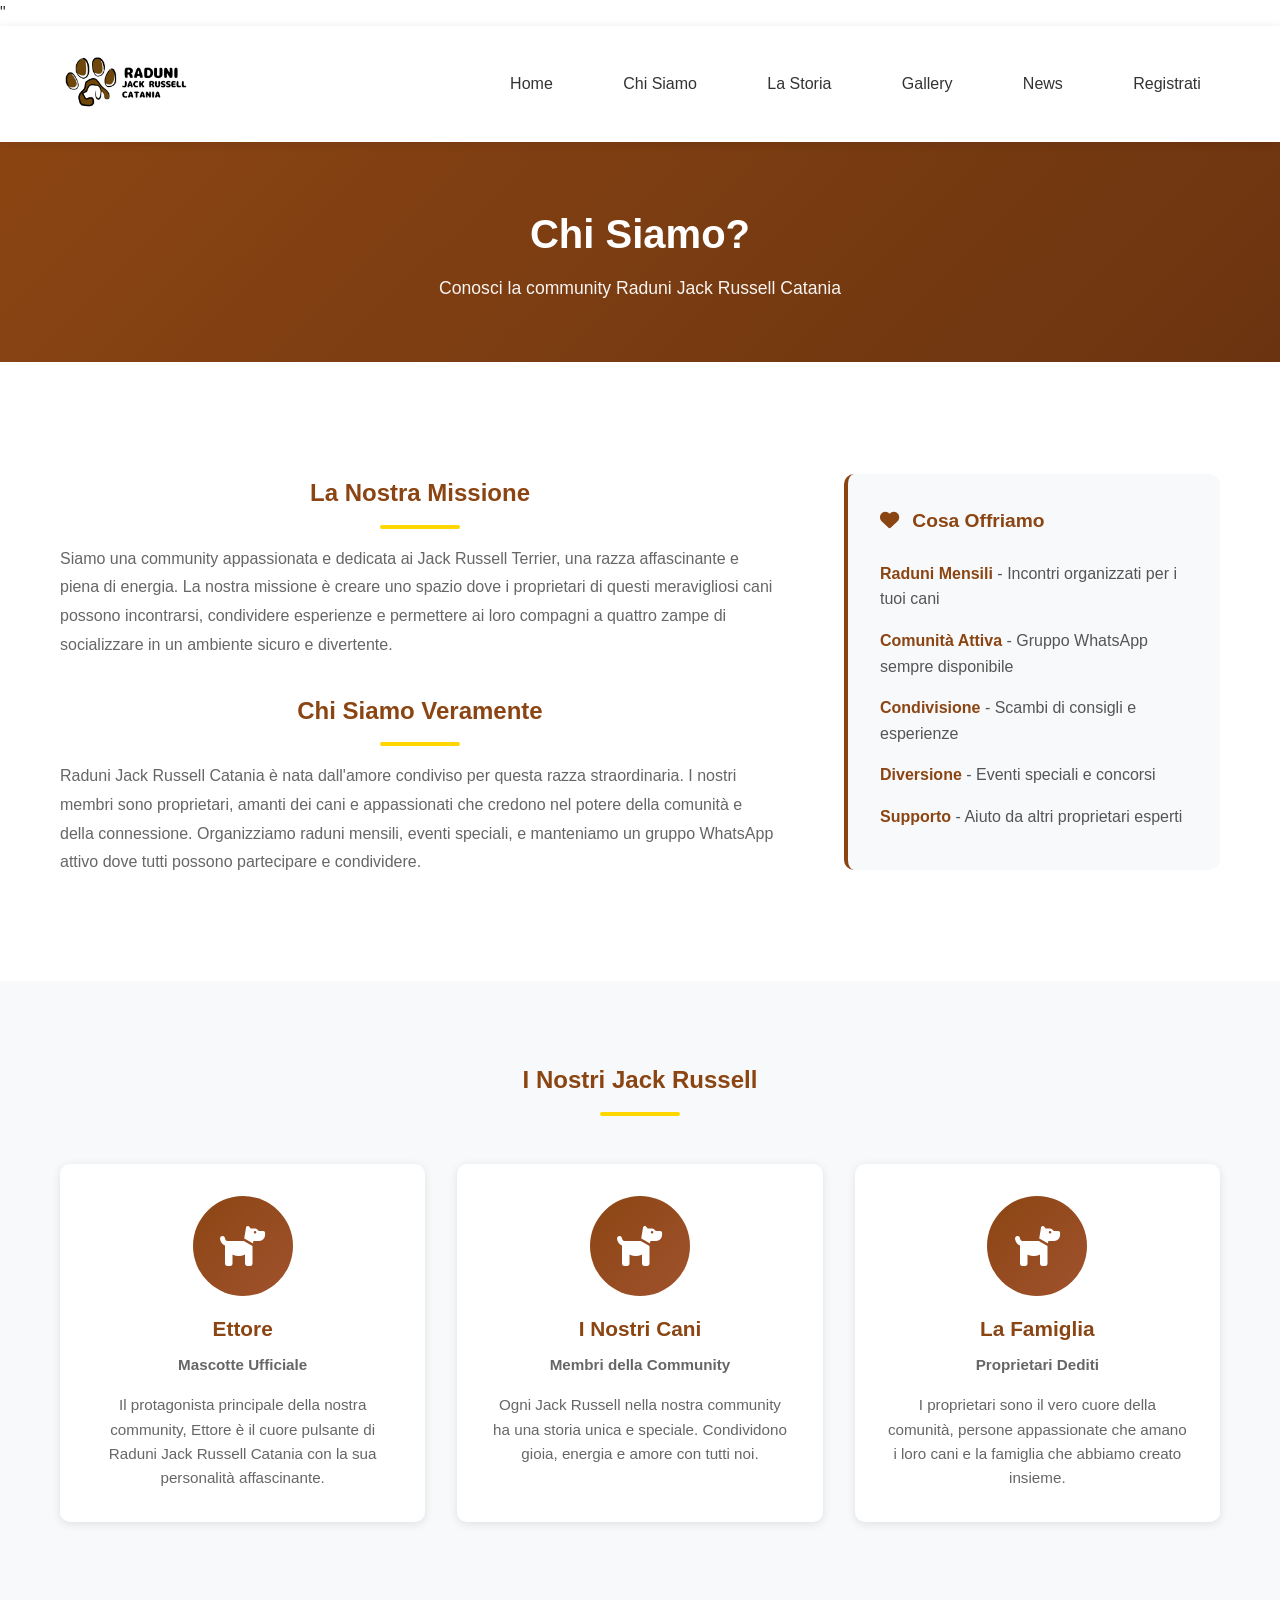
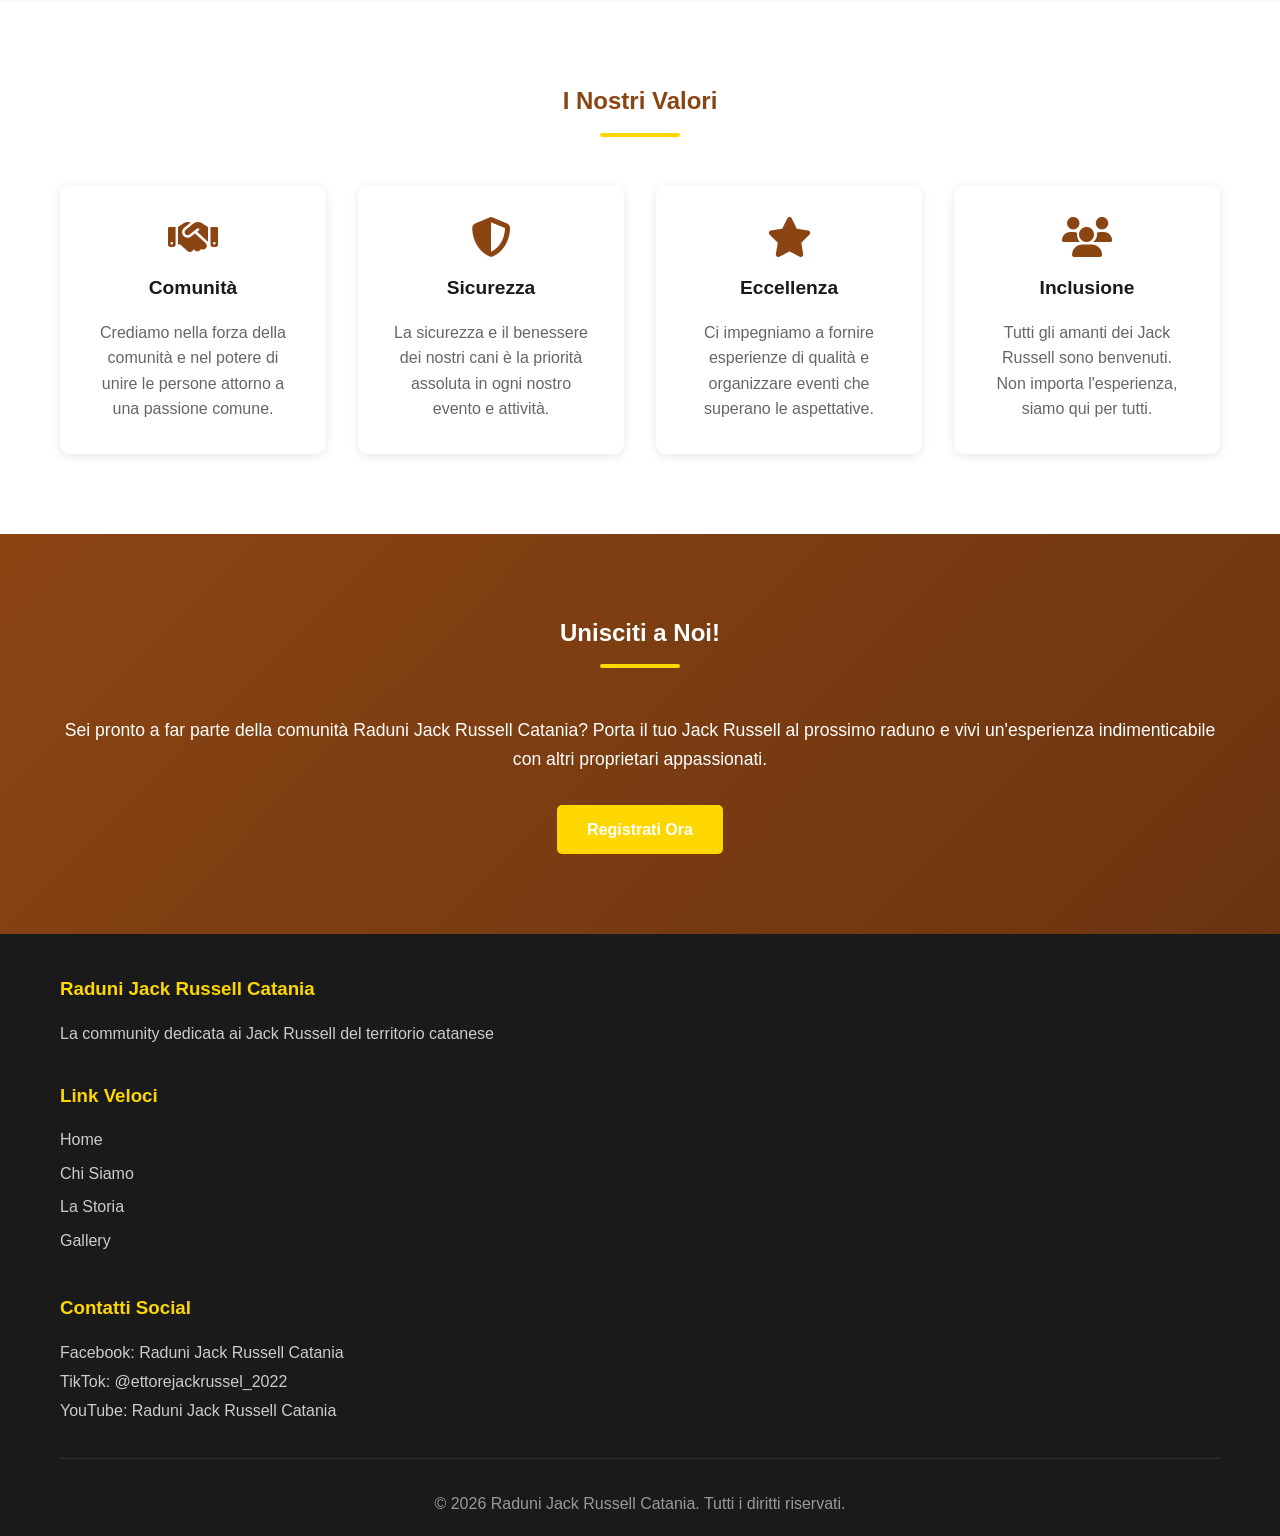
==== commit 5e0d6b97: "Descrizione delle modifiche" ====
--- a/chi-siamo.html
+++ b/chi-siamo.html
@@ -13,7 +13,7 @@
         <div class="container">
             <div class="nav-wrapper">
                 <div class="logo">
-                    <img src="https://scontent-fco2-1.xx.fbcdn.net/v/t39.30808-6/614715178_122166452894796319_6032748124560509522_n.jpg?stp=dst-jpg_tt6&cstp=mx1024x1024&ctp=s1024x1024&_nc_cat=108&ccb=1-7&_nc_sid=6ee11a&_nc_ohc=0SKBvsr-evwQ7kNvwEYwKjE&_nc_oc=AdrrWGaVp4kok5y4vlLDe4ELOX8pTABLjSQSomUFNy9cUoQNrT00HaR_lnWE9glw6ws&_nc_zt=23&_nc_ht=scontent-fco2-1.xx&_nc_gid=stT90zeHKhwvvclPyPSWlA&_nc_ss=7b2a8&oh=00_Af-3-H_kTu_I8rMeFzWnppOQgJST9Tu1BwkcCJAii3Tg3A&oe=6A29FA42" alt="Logo Raduni Jack Russell" class="logo-img">
+                    <img src="images/raduni.png" alt="Logo Raduni Jack Russell" class="logo-img">
                 </div>
                 <button class="hamburger" id="hamburger">
                     <span></span>
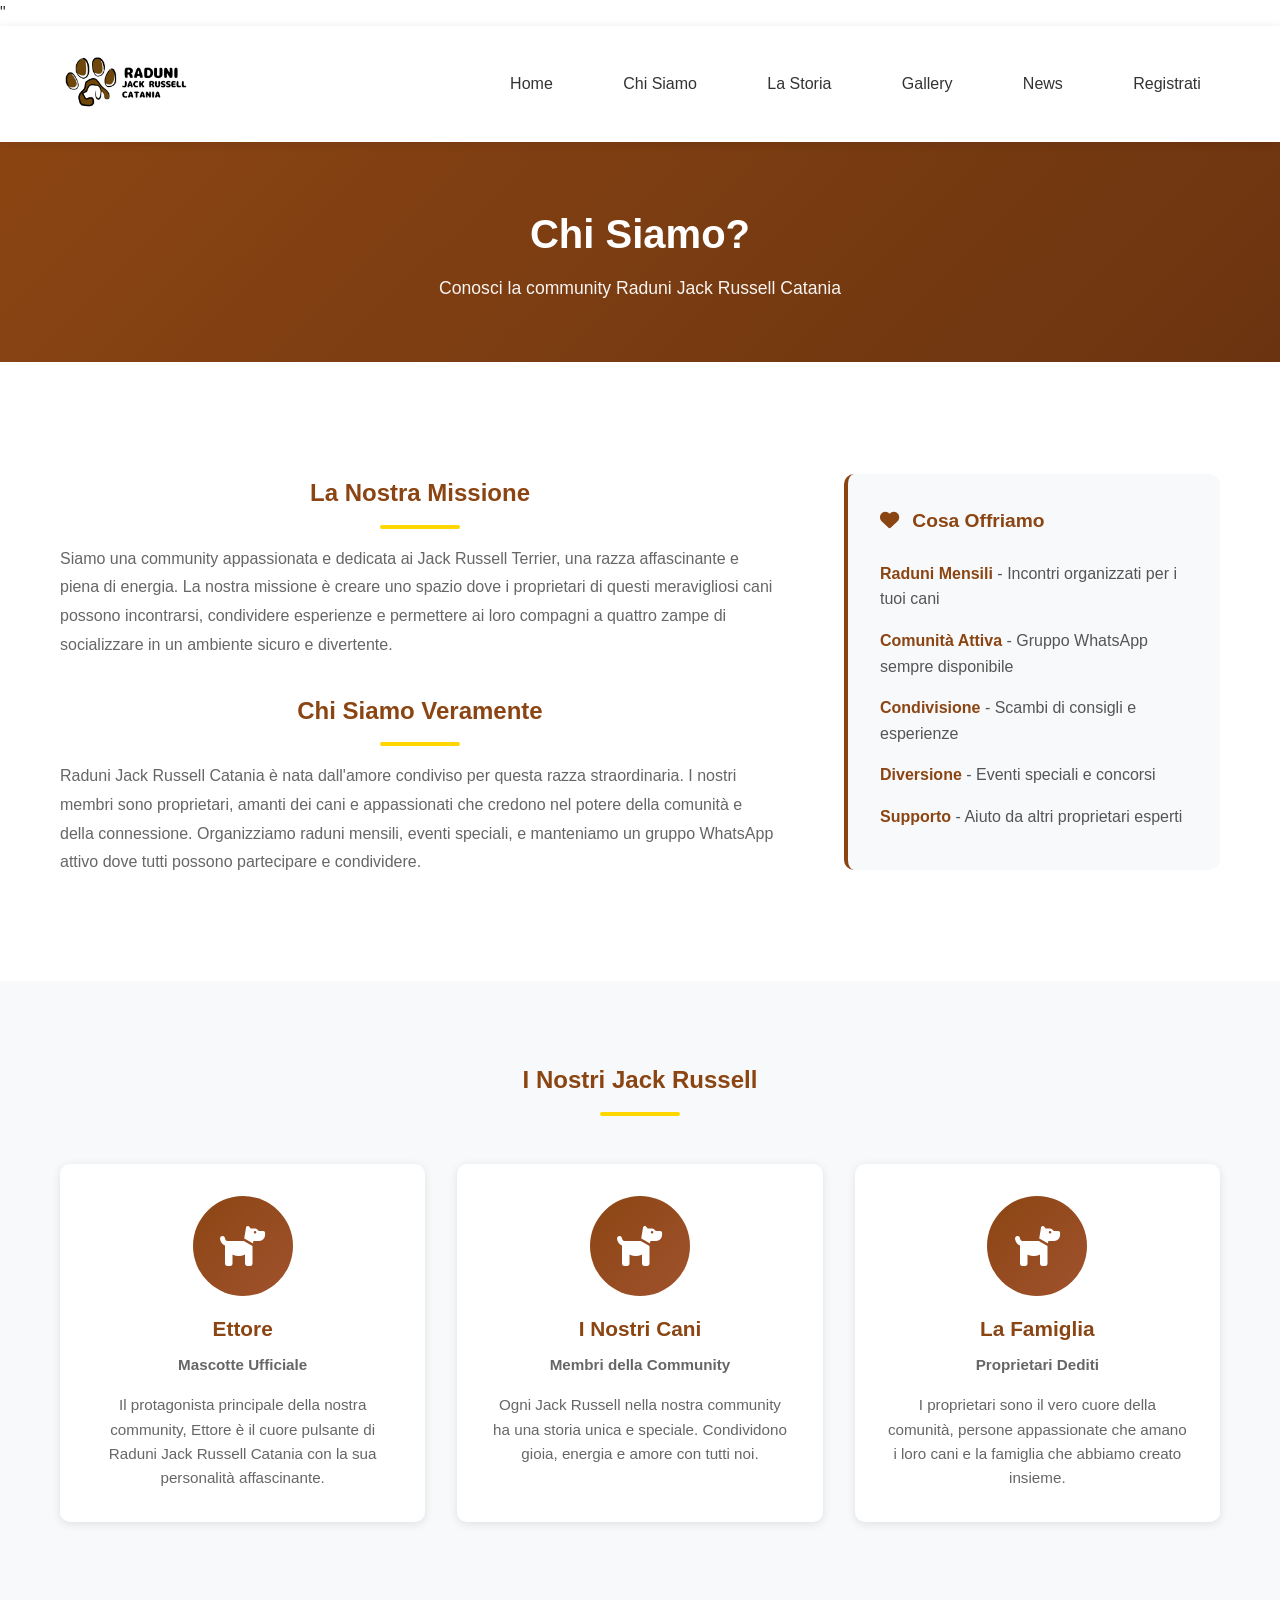
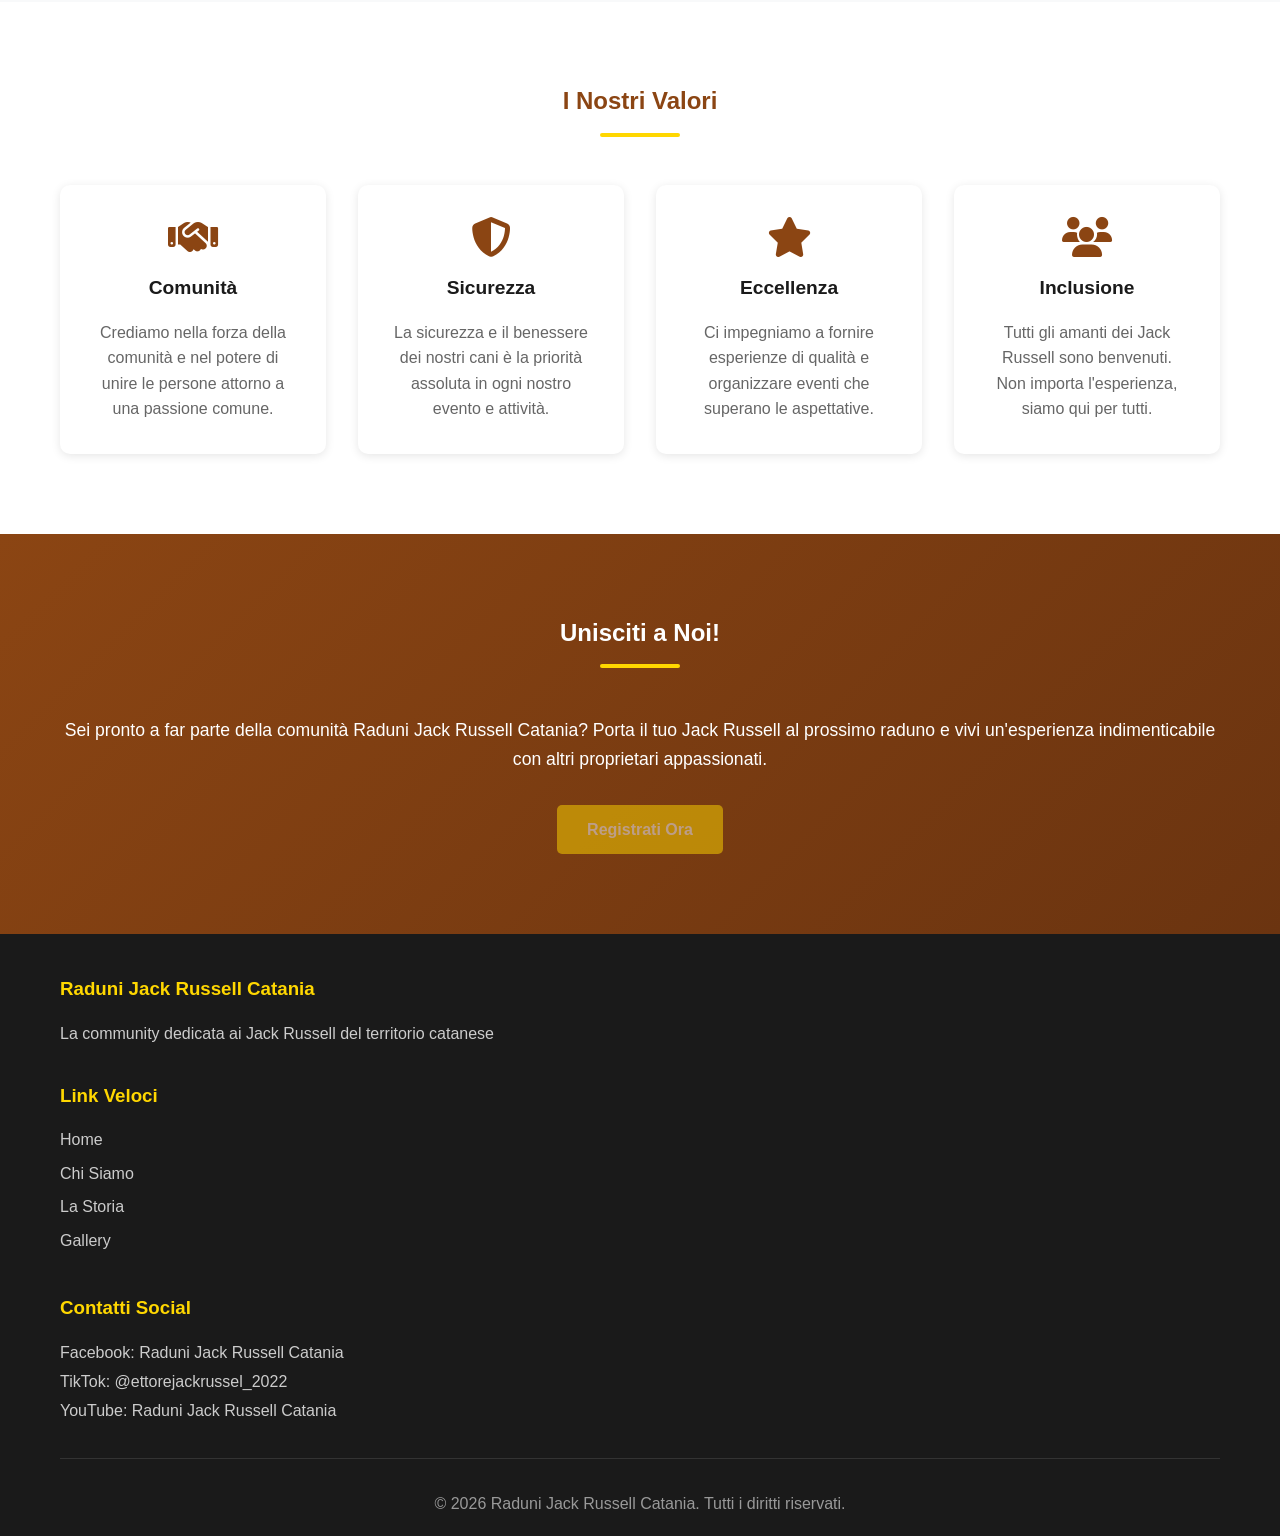
==== commit f0aaf9c7: "Disabilitati pulsanti registrazione, solo WhatsApp attivo" ====
--- a/chi-siamo.html
+++ b/chi-siamo.html
@@ -12,9 +12,9 @@
     <nav class="navbar">
         <div class="container">
             <div class="nav-wrapper">
-                <div class="logo">
+                <a href="index.html" class="logo">
                     <img src="images/raduni.png" alt="Logo Raduni Jack Russell" class="logo-img">
-                </div>
+                </a>
                 <button class="hamburger" id="hamburger">
                     <span></span>
                     <span></span>
@@ -142,7 +142,7 @@
         <div class="container">
             <h2>Unisciti a Noi!</h2>
             <p>Sei pronto a far parte della comunità Raduni Jack Russell Catania? Porta il tuo Jack Russell al prossimo raduno e vivi un'esperienza indimenticabile con altri proprietari appassionati.</p>
-            <a href="https://form.jotform.com/251222759823055" target="_blank" class="btn btn-primary">Registrati Ora</a>
+            <a href="https://form.jotform.com/251222759823055" target="_blank" class="btn btn-primary" style="opacity: 0.5; cursor: not-allowed; pointer-events: none;">Registrati Ora</a>
         </div>
     </section>
 
--- a/style.css
+++ b/style.css
@@ -59,6 +59,12 @@
     font-size: 1.5rem;
     font-weight: bold;
     color: var(--primary-color);
+    text-decoration: none;
+    transition: transform 0.3s ease;
+}
+
+.logo:hover {
+    transform: scale(1.05);
 }
 
 .logo-img {
@@ -336,6 +342,151 @@
 .highlights {
     background-color: var(--light-bg);
     padding: 60px 20px;
+}
+
+/* Shop Page Styles */
+.shop-intro {
+    text-align: center;
+    margin-bottom: 4rem;
+    max-width: 700px;
+    margin-left: auto;
+    margin-right: auto;
+}
+
+.shop-intro h2 {
+    color: var(--primary-color);
+    font-size: 2.2rem;
+    margin-bottom: 1rem;
+}
+
+.shop-intro p {
+    color: #666;
+    font-size: 1.1rem;
+    line-height: 1.8;
+}
+
+.shop-highlights {
+    display: grid;
+    grid-template-columns: repeat(auto-fit, minmax(280px, 1fr));
+    gap: 2.5rem;
+    margin-bottom: 4rem;
+}
+
+.shop-card {
+    background: linear-gradient(135deg, var(--white) 0%, #faf9f7 100%);
+    border-radius: 15px;
+    padding: 2.5rem 2rem;
+    text-align: center;
+    box-shadow: 0 5px 20px rgba(0, 0, 0, 0.08);
+    transition: all 0.4s cubic-bezier(0.175, 0.885, 0.32, 1.275);
+    border: 2px solid transparent;
+    position: relative;
+    overflow: hidden;
+}
+
+.shop-card::before {
+    content: '';
+    position: absolute;
+    top: 0;
+    left: -100%;
+    width: 100%;
+    height: 100%;
+    background: linear-gradient(90deg, transparent, rgba(255, 215, 0, 0.1), transparent);
+    transition: left 0.5s ease;
+}
+
+.shop-card:hover::before {
+    left: 100%;
+}
+
+.shop-card:hover {
+    transform: translateY(-15px);
+    box-shadow: 0 15px 40px rgba(139, 69, 19, 0.15);
+    border-color: var(--accent-color);
+    background: linear-gradient(135deg, var(--white) 0%, #fffef8 100%);
+}
+
+.shop-card-icon {
+    font-size: 4rem;
+    color: var(--primary-color);
+    margin-bottom: 1.5rem;
+    transition: all 0.3s ease;
+}
+
+.shop-card:hover .shop-card-icon {
+    color: var(--accent-color);
+    transform: scale(1.15) rotate(-5deg);
+}
+
+.shop-card h3 {
+    font-size: 1.5rem;
+    margin-bottom: 1rem;
+    color: var(--primary-color);
+    font-weight: 700;
+}
+
+.shop-card p {
+    color: #666;
+    line-height: 1.8;
+    font-size: 0.95rem;
+}
+
+.shop-cta-section {
+    background: linear-gradient(135deg, var(--primary-color) 0%, var(--primary-dark) 100%);
+    border-radius: 20px;
+    padding: 4rem 2rem;
+    text-align: center;
+    color: var(--white);
+    box-shadow: 0 10px 40px rgba(139, 69, 19, 0.3);
+    position: relative;
+    overflow: hidden;
+}
+
+.shop-cta-section::before {
+    content: '';
+    position: absolute;
+    top: -50%;
+    right: -50%;
+    width: 400px;
+    height: 400px;
+    background: rgba(255, 255, 255, 0.05);
+    border-radius: 50%;
+}
+
+.shop-cta-section h2 {
+    color: var(--white);
+    font-size: 2rem;
+    margin-bottom: 1rem;
+    position: relative;
+    z-index: 1;
+}
+
+.shop-cta-section h2::after {
+    background-color: var(--accent-color);
+}
+
+.shop-cta-section p {
+    font-size: 1.1rem;
+    margin-bottom: 2.5rem;
+    opacity: 0.95;
+    position: relative;
+    z-index: 1;
+    max-width: 500px;
+    margin-left: auto;
+    margin-right: auto;
+}
+
+.btn-large {
+    display: inline-block;
+    padding: 18px 50px;
+    font-size: 1.1rem;
+    border-radius: 50px;
+    position: relative;
+    z-index: 1;
+}
+
+.btn-large i {
+    margin-right: 0.5rem;
 }
 
 .highlights .container {
